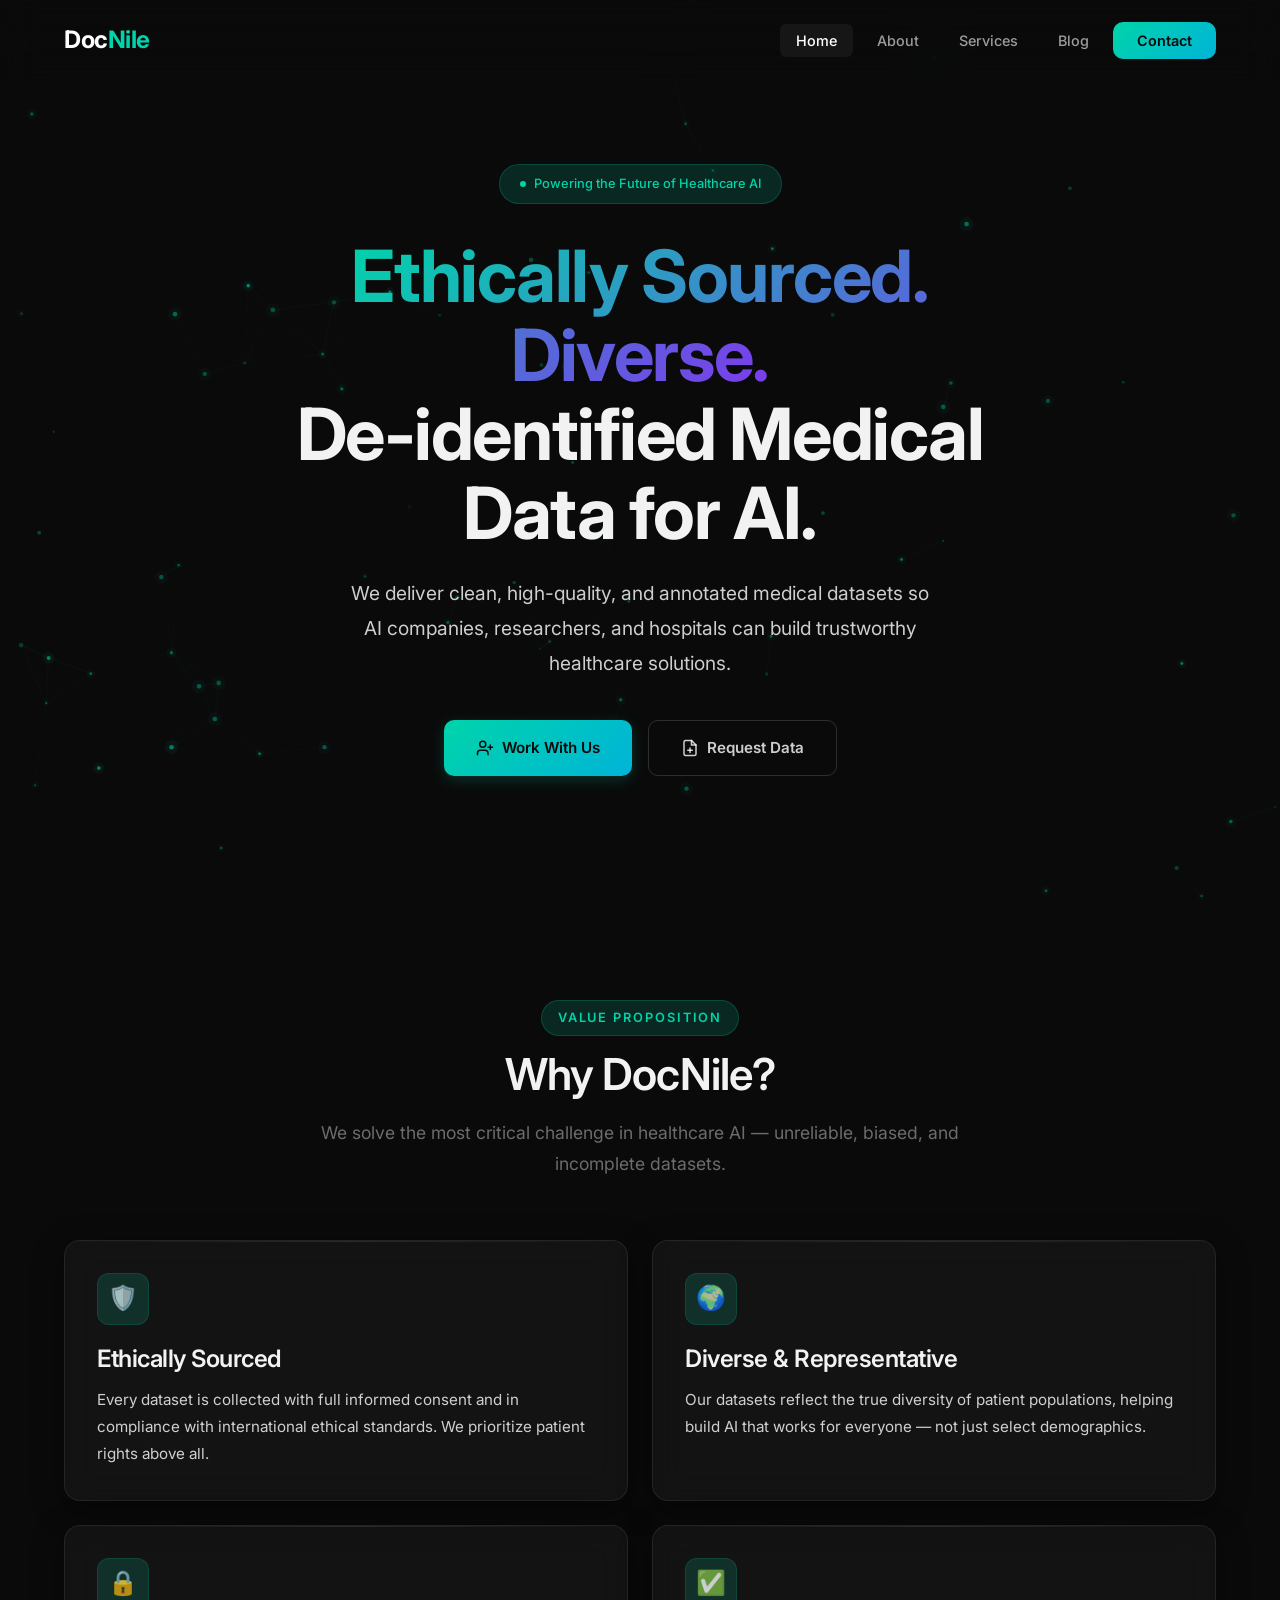
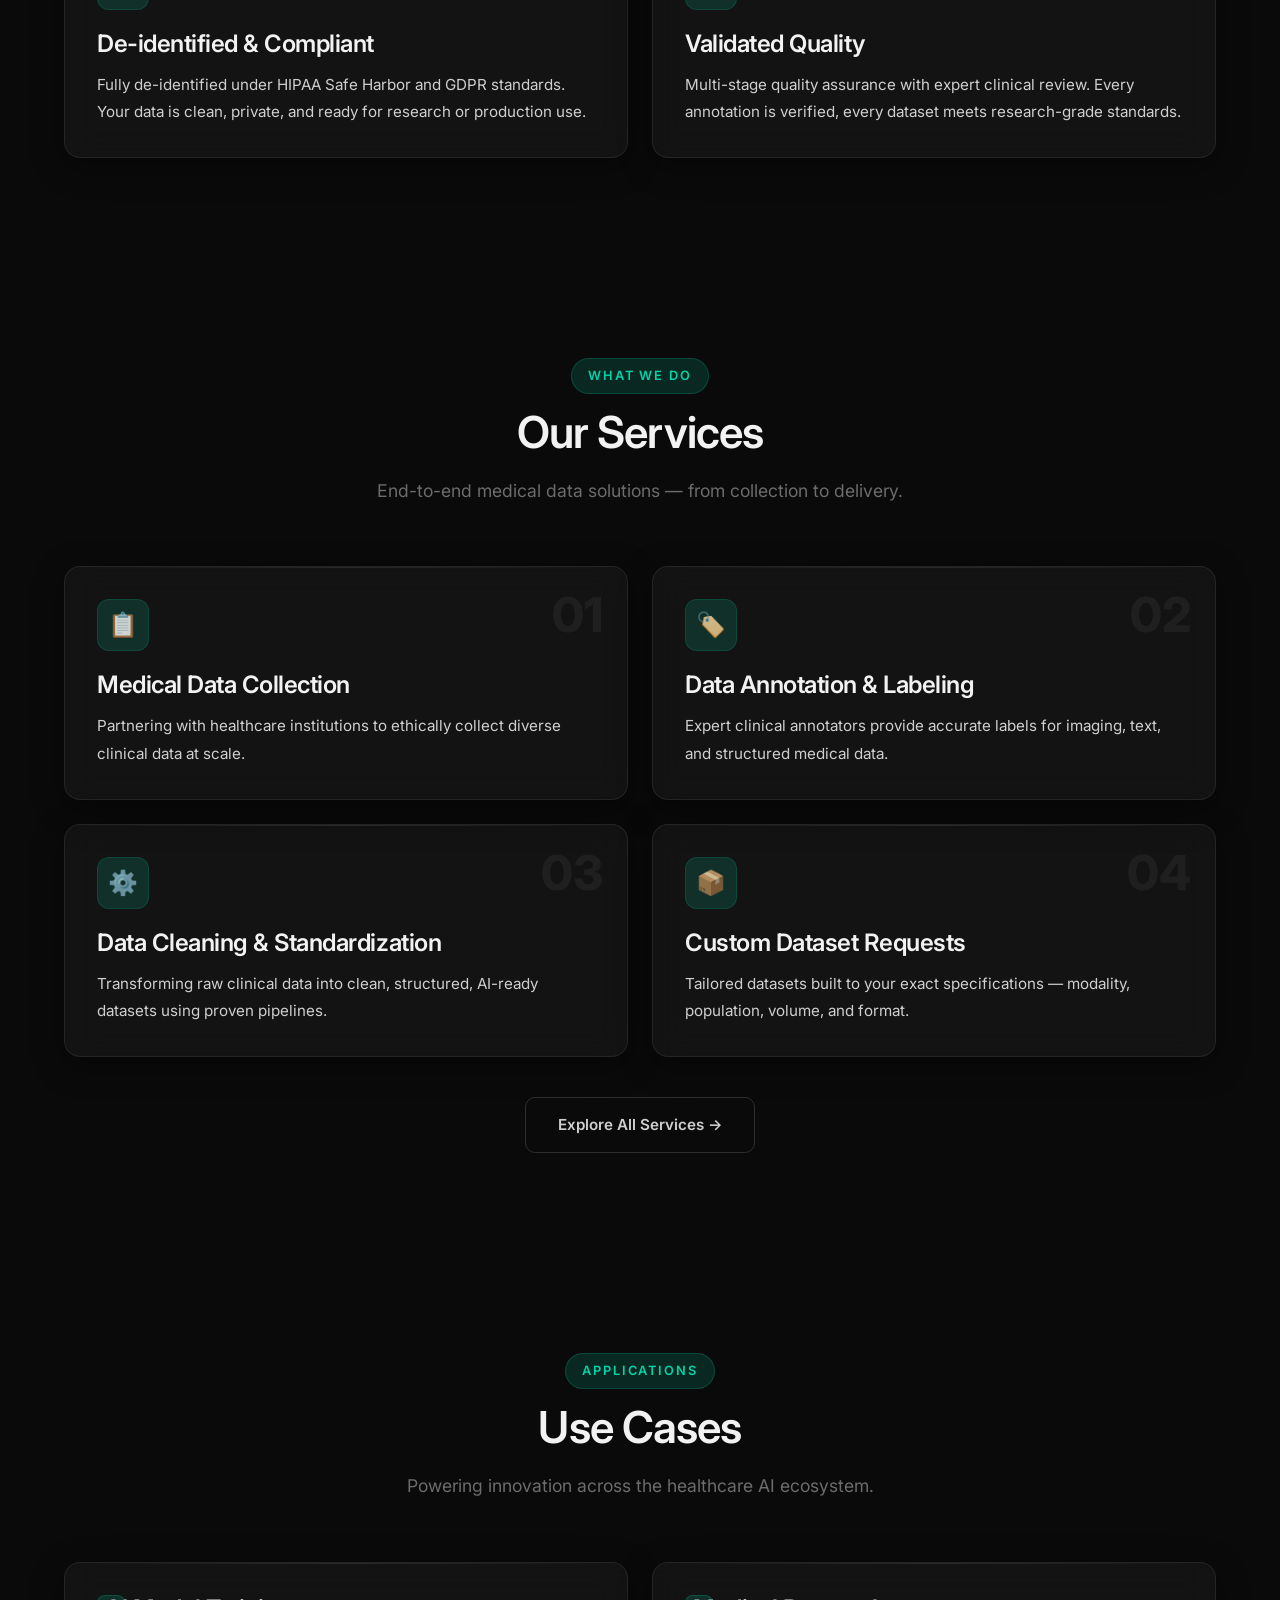
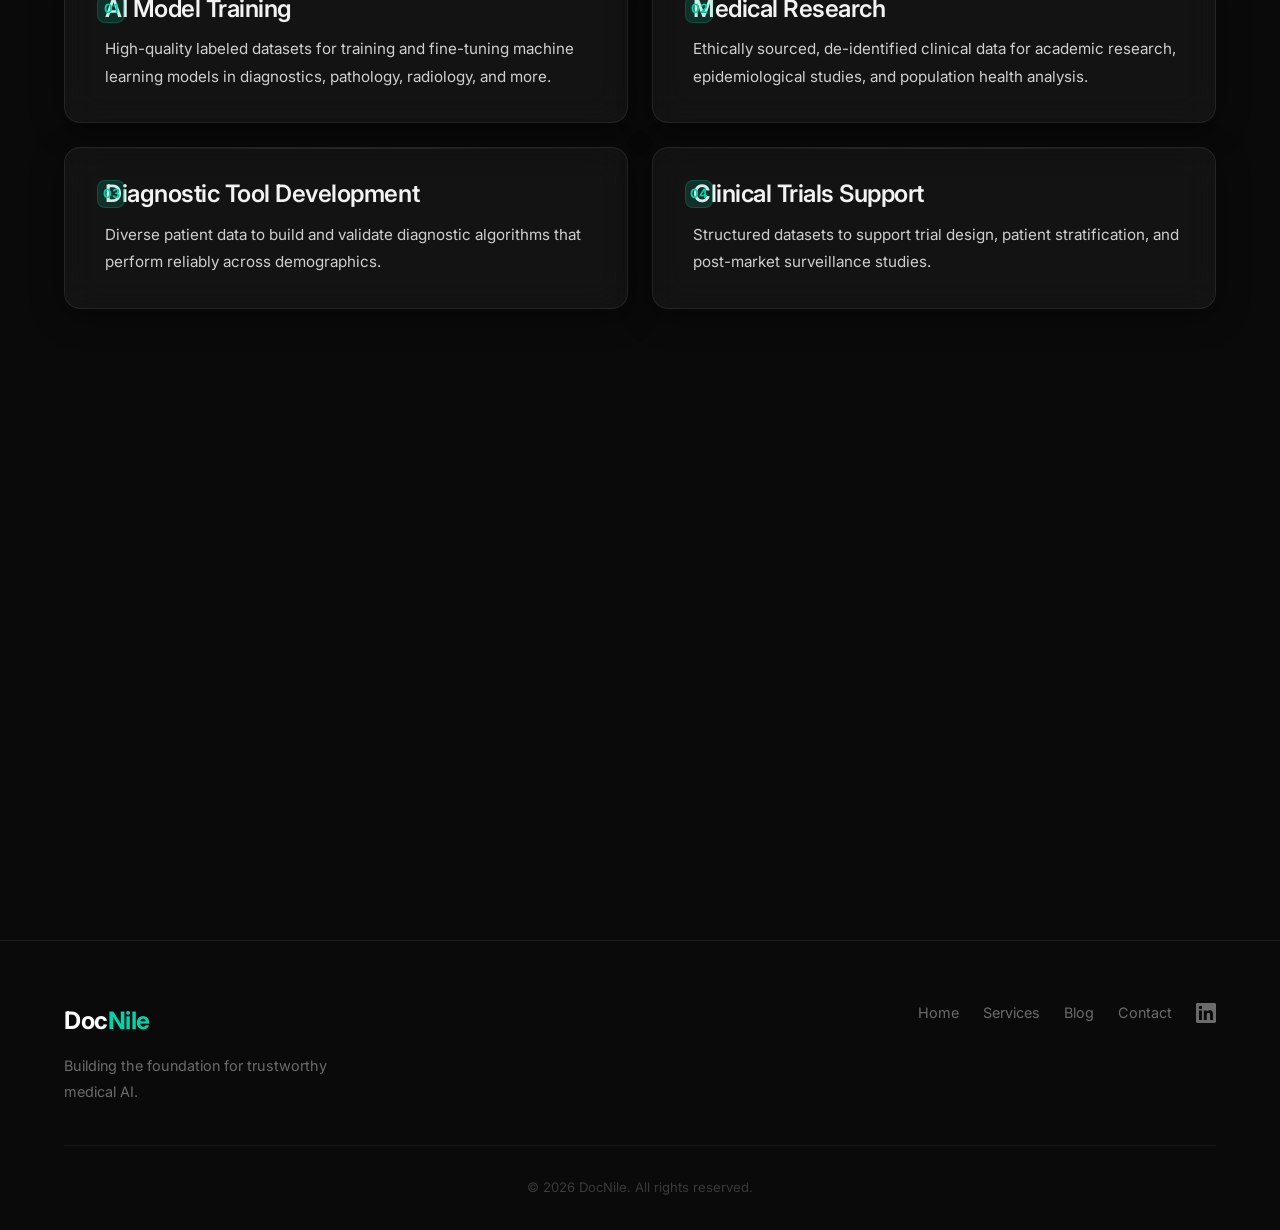
==== index.html @ c928e33b "first commit" ====
<!DOCTYPE html>
<html lang="en">

<head>
    <meta charset="UTF-8">
    <meta name="viewport" content="width=device-width, initial-scale=1.0">
    <meta name="description"
        content="DocNile – Ethically sourced, diverse, and de-identified medical data to power AI in healthcare. Clean, high-quality, annotated datasets for AI companies, researchers, and hospitals.">
    <meta name="keywords"
        content="medical data, healthcare AI, de-identified data, HIPAA, GDPR, ethical data, medical datasets">
    <title>DocNile — Ethical Medical Data for AI</title>
    <link rel="preconnect" href="https://fonts.googleapis.com">
    <link rel="preconnect" href="https://fonts.gstatic.com" crossorigin>
    <link href="https://fonts.googleapis.com/css2?family=Inter:wght@300;400;500;600;700&display=swap" rel="stylesheet">
    <link rel="stylesheet" href="css/styles.css">
</head>

<body>
    <!-- Particle Background -->
    <canvas id="particle-canvas"></canvas>

    <!-- Navigation -->
    <nav class="navbar">
        <div class="nav-container">
            <a href="index.html" class="logo">Doc<span>Nile</span></a>
            <button class="nav-toggle" aria-label="Toggle navigation">
                <span></span>
                <span></span>
                <span></span>
            </button>
            <ul class="nav-links">
                <li><a href="index.html" class="active">Home</a></li>
                <li><a href="about.html">About</a></li>
                <li><a href="services.html">Services</a></li>
                <li><a href="blog.html">Blog</a></li>
                <li><a href="contact.html" class="nav-cta">Contact</a></li>
            </ul>
        </div>
    </nav>

    <!-- ══════════════════════════════════════
         HERO SECTION
         ══════════════════════════════════════ -->
    <section class="hero">
        <div class="container">
            <div class="hero-content">
                <div class="hero-badge">Powering the Future of Healthcare AI</div>
                <h1 class="hero-tagline">
                    <span class="gradient-text">Ethically Sourced. Diverse.</span><br>
                    De-identified Medical Data for AI.
                </h1>
                <p class="hero-description">
                    We deliver clean, high-quality, and annotated medical datasets so AI companies, researchers,
                    and hospitals can build trustworthy healthcare solutions.
                </p>
                <div class="hero-ctas">
                    <a href="contact.html" class="btn btn-primary">
                        <svg viewBox="0 0 24 24" fill="none" stroke="currentColor" stroke-width="2"
                            stroke-linecap="round">
                            <path d="M16 21v-2a4 4 0 0 0-4-4H6a4 4 0 0 0-4 4v2" />
                            <circle cx="9" cy="7" r="4" />
                            <line x1="19" y1="8" x2="19" y2="14" />
                            <line x1="22" y1="11" x2="16" y2="11" />
                        </svg>
                        Work With Us
                    </a>
                    <a href="contact.html#request" class="btn btn-secondary">
                        <svg viewBox="0 0 24 24" fill="none" stroke="currentColor" stroke-width="2"
                            stroke-linecap="round">
                            <path d="M14 2H6a2 2 0 0 0-2 2v16a2 2 0 0 0 2 2h12a2 2 0 0 0 2-2V8z" />
                            <polyline points="14 2 14 8 20 8" />
                            <line x1="12" y1="18" x2="12" y2="12" />
                            <line x1="9" y1="15" x2="15" y2="15" />
                        </svg>
                        Request Data
                    </a>
                </div>
                <div class="hero-stats" style="display: none;">
                    <div class="stat-item">
                        <span class="stat-number" data-count="100" data-suffix="%">0%</span>
                        <span class="stat-label">De-identified</span>
                    </div>
                    <div class="stat-item">
                        <span class="stat-number" data-count="50" data-suffix="K+">0</span>
                        <span class="stat-label">Annotated Records</span>
                    </div>
                    <div class="stat-item">
                        <span class="stat-number" data-count="15" data-suffix="+">0</span>
                        <span class="stat-label">Partner Institutions</span>
                    </div>
                </div>
            </div>
        </div>
    </section>

    <!-- ══════════════════════════════════════
         WHY DOCNILE
         ══════════════════════════════════════ -->
    <section id="why" class="section">
        <div class="container">
            <div class="text-center">
                <span class="section-label reveal">Value Proposition</span>
                <h2 class="section-title reveal">Why DocNile?</h2>
                <p class="section-subtitle reveal">We solve the most critical challenge in healthcare AI — unreliable,
                    biased, and incomplete datasets.</p>
            </div>
            <div class="why-grid">
                <div class="glass-card why-card reveal reveal-delay-1">
                    <div class="card-icon">🛡️</div>
                    <h3>Ethically Sourced</h3>
                    <p>Every dataset is collected with full informed consent and in compliance with international
                        ethical standards. We prioritize patient rights above all.</p>
                </div>
                <div class="glass-card why-card reveal reveal-delay-2">
                    <div class="card-icon">🌍</div>
                    <h3>Diverse & Representative</h3>
                    <p>Our datasets reflect the true diversity of patient populations, helping build AI that works for
                        everyone — not just select demographics.</p>
                </div>
                <div class="glass-card why-card reveal reveal-delay-3">
                    <div class="card-icon">🔒</div>
                    <h3>De-identified & Compliant</h3>
                    <p>Fully de-identified under HIPAA Safe Harbor and GDPR standards. Your data is clean, private, and
                        ready for research or production use.</p>
                </div>
                <div class="glass-card why-card reveal reveal-delay-4">
                    <div class="card-icon">✅</div>
                    <h3>Validated Quality</h3>
                    <p>Multi-stage quality assurance with expert clinical review. Every annotation is verified, every
                        dataset meets research-grade standards.</p>
                </div>
            </div>
        </div>
    </section>

    <!-- ══════════════════════════════════════
         SERVICES OVERVIEW
         ══════════════════════════════════════ -->
    <section id="services" class="section">
        <div class="container">
            <div class="text-center">
                <span class="section-label reveal">What We Do</span>
                <h2 class="section-title reveal">Our Services</h2>
                <p class="section-subtitle reveal">End-to-end medical data solutions — from collection to delivery.</p>
            </div>
            <div class="services-grid">
                <div class="glass-card service-card reveal reveal-delay-1">
                    <span class="service-number">01</span>
                    <div class="card-icon">📋</div>
                    <h3>Medical Data Collection</h3>
                    <p>Partnering with healthcare institutions to ethically collect diverse clinical data at scale.</p>
                </div>
                <div class="glass-card service-card reveal reveal-delay-2">
                    <span class="service-number">02</span>
                    <div class="card-icon">🏷️</div>
                    <h3>Data Annotation & Labeling</h3>
                    <p>Expert clinical annotators provide accurate labels for imaging, text, and structured medical
                        data.</p>
                </div>
                <div class="glass-card service-card reveal reveal-delay-3">
                    <span class="service-number">03</span>
                    <div class="card-icon">⚙️</div>
                    <h3>Data Cleaning & Standardization</h3>
                    <p>Transforming raw clinical data into clean, structured, AI-ready datasets using proven pipelines.
                    </p>
                </div>
                <div class="glass-card service-card reveal reveal-delay-4">
                    <span class="service-number">04</span>
                    <div class="card-icon">📦</div>
                    <h3>Custom Dataset Requests</h3>
                    <p>Tailored datasets built to your exact specifications — modality, population, volume, and format.
                    </p>
                </div>
            </div>
            <div class="text-center" style="margin-top: 40px;">
                <a href="services.html" class="btn btn-secondary reveal">Explore All Services →</a>
            </div>
        </div>
    </section>

    <!-- ══════════════════════════════════════
         USE CASES
         ══════════════════════════════════════ -->
    <section id="use-cases" class="section">
        <div class="container">
            <div class="text-center">
                <span class="section-label reveal">Applications</span>
                <h2 class="section-title reveal">Use Cases</h2>
                <p class="section-subtitle reveal">Powering innovation across the healthcare AI ecosystem.</p>
            </div>
            <div class="use-cases-grid">
                <div class="glass-card use-case-card reveal reveal-delay-1">
                    <span class="use-case-number">01</span>
                    <h3>AI Model Training</h3>
                    <p>High-quality labeled datasets for training and fine-tuning machine learning models in
                        diagnostics, pathology, radiology, and more.</p>
                </div>
                <div class="glass-card use-case-card reveal reveal-delay-2">
                    <span class="use-case-number">02</span>
                    <h3>Medical Research</h3>
                    <p>Ethically sourced, de-identified clinical data for academic research, epidemiological studies,
                        and population health analysis.</p>
                </div>
                <div class="glass-card use-case-card reveal reveal-delay-3">
                    <span class="use-case-number">03</span>
                    <h3>Diagnostic Tool Development</h3>
                    <p>Diverse patient data to build and validate diagnostic algorithms that perform reliably across
                        demographics.</p>
                </div>
                <div class="glass-card use-case-card reveal reveal-delay-4">
                    <span class="use-case-number">04</span>
                    <h3>Clinical Trials Support</h3>
                    <p>Structured datasets to support trial design, patient stratification, and post-market surveillance
                        studies.</p>
                </div>
            </div>
        </div>
    </section>

    <!-- ══════════════════════════════════════
         CTA BANNER
         ══════════════════════════════════════ -->
    <section class="section cta-banner">
        <div class="container">
            <div class="cta-card reveal">
                <h2>Ready to Power Your AI<br>with Trustworthy Medical Data?</h2>
                <p>Let's discuss how DocNile can accelerate your healthcare AI initiatives with ethically sourced,
                    diverse datasets.</p>
                <div class="hero-ctas">
                    <a href="contact.html" class="btn btn-primary">Get Started</a>
                    <a href="about.html" class="btn btn-secondary">Learn More</a>
                </div>
            </div>
        </div>
    </section>

    <!-- Footer -->
    <footer class="footer">
        <div class="container">
            <div class="footer-content">
                <div class="footer-brand">
                    <span class="logo">Doc<span>Nile</span></span>
                    <p>Building the foundation for trustworthy medical AI.</p>
                </div>
                <div class="footer-links">
                    <a href="index.html">Home</a>
                    <a href="services.html">Services</a>
                    <a href="blog.html">Blog</a>
                    <a href="contact.html">Contact</a>
                    <a href="https://linkedin.com/company/docnile" target="_blank" rel="noopener" aria-label="LinkedIn">
                        <svg width="20" height="20" viewBox="0 0 24 24" fill="currentColor">
                            <path
                                d="M20.447 20.452h-3.554v-5.569c0-1.328-.027-3.037-1.852-3.037-1.853 0-2.136 1.445-2.136 2.939v5.667H9.351V9h3.414v1.561h.046c.477-.9 1.637-1.85 3.37-1.85 3.601 0 4.267 2.37 4.267 5.455v6.286zM5.337 7.433c-1.144 0-2.063-.926-2.063-2.065 0-1.138.92-2.063 2.063-2.063 1.14 0 2.064.925 2.064 2.063 0 1.139-.925 2.065-2.064 2.065zm1.782 13.019H3.555V9h3.564v11.452zM22.225 0H1.771C.792 0 0 .774 0 1.729v20.542C0 23.227.792 24 1.771 24h20.451C23.2 24 24 23.227 24 22.271V1.729C24 .774 23.2 0 22.222 0h.003z" />
                        </svg>
                    </a>
                </div>
            </div>
            <div class="footer-bottom">
                <p>&copy; 2026 DocNile. All rights reserved.</p>
            </div>
        </div>
    </footer>

    <!-- Scripts -->
    <script src="js/particles.js"></script>
    <script src="js/main.js"></script>
</body>

</html>
---- css/styles.css ----
/* ===================================
   DocNile - Premium Black Theme
   Glassmorphism + Particle Network
   =================================== */

/* CSS Variables */
:root {
    --bg-primary: #0a0a0a;
    --bg-secondary: #111111;
    --bg-tertiary: #1a1a1a;
    --accent: #00d4aa;
    --accent-dim: rgba(0, 212, 170, 0.15);
    --accent-glow: rgba(0, 212, 170, 0.4);
    --secondary: #7c3aed;
    --secondary-dim: rgba(124, 58, 237, 0.15);
    --white: #ffffff;
    --white-95: rgba(255, 255, 255, 0.95);
    --white-80: rgba(255, 255, 255, 0.8);
    --white-60: rgba(255, 255, 255, 0.6);
    --white-40: rgba(255, 255, 255, 0.4);
    --white-20: rgba(255, 255, 255, 0.2);
    --white-15: rgba(255, 255, 255, 0.15);
    --white-10: rgba(255, 255, 255, 0.1);
    --white-05: rgba(255, 255, 255, 0.05);
    --glass-bg: rgba(255, 255, 255, 0.04);
    --glass-border: rgba(255, 255, 255, 0.08);
    --glass-hover: rgba(255, 255, 255, 0.08);
    --gradient-accent: linear-gradient(135deg, #00d4aa, #00b4d8);
    --gradient-hero: linear-gradient(135deg, #00d4aa, #7c3aed);
    --gradient-dark: linear-gradient(180deg, #0a0a0a 0%, #111111 100%);
    --shadow-glass: 0 8px 32px rgba(0, 0, 0, 0.4);
    --shadow-hover: 0 16px 48px rgba(0, 0, 0, 0.6), 0 0 24px rgba(0, 212, 170, 0.08);
    --shadow-glow: 0 0 30px rgba(0, 212, 170, 0.15);
    --font-family: 'Inter', -apple-system, BlinkMacSystemFont, 'Segoe UI', sans-serif;
    --border-radius: 16px;
    --border-radius-sm: 10px;
    --border-radius-xs: 6px;
    --transition: all 0.3s cubic-bezier(0.4, 0, 0.2, 1);
    --transition-slow: all 0.6s cubic-bezier(0.4, 0, 0.2, 1);
}

/* Reset */
*, *::before, *::after {
    margin: 0;
    padding: 0;
    box-sizing: border-box;
}

html {
    scroll-behavior: smooth;
    -webkit-font-smoothing: antialiased;
    -moz-osx-font-smoothing: grayscale;
}

body {
    font-family: var(--font-family);
    background: var(--bg-primary);
    color: var(--white-80);
    line-height: 1.7;
    min-height: 100vh;
    overflow-x: hidden;
}

/* Particle Canvas */
#particle-canvas {
    position: fixed;
    top: 0;
    left: 0;
    width: 100%;
    height: 100%;
    z-index: 0;
    pointer-events: none;
}

/* Typography */
h1, h2, h3, h4, h5, h6 {
    font-weight: 600;
    line-height: 1.2;
    letter-spacing: -0.02em;
    color: var(--white-95);
}

h1 { font-size: clamp(2.5rem, 5vw, 4rem); }
h2 { font-size: clamp(1.75rem, 3.5vw, 2.75rem); }
h3 { font-size: clamp(1.125rem, 2vw, 1.5rem); }

p {
    color: var(--white-60);
    line-height: 1.8;
    font-size: 1.05rem;
}

a {
    color: var(--accent);
    text-decoration: none;
    transition: var(--transition);
}

a:hover {
    color: #33e0be;
}

img { max-width: 100%; display: block; }

ul { list-style: none; }

/* ===================================
   Layout
   =================================== */
.container {
    max-width: 1200px;
    margin: 0 auto;
    padding: 0 24px;
    position: relative;
    z-index: 1;
}

.section {
    padding: 100px 0;
    position: relative;
}

.section-label {
    display: inline-block;
    font-size: 0.8rem;
    font-weight: 600;
    text-transform: uppercase;
    letter-spacing: 0.15em;
    color: var(--accent);
    margin-bottom: 12px;
    padding: 6px 16px;
    background: var(--accent-dim);
    border-radius: 20px;
    border: 1px solid rgba(0, 212, 170, 0.2);
}

.section-title {
    text-align: center;
    margin-bottom: 16px;
}

.section-subtitle {
    text-align: center;
    max-width: 640px;
    margin: 0 auto 60px;
    color: var(--white-40);
    font-size: 1.1rem;
}

.text-center { text-align: center; }

/* ===================================
   Navbar
   =================================== */
.navbar {
    position: fixed;
    top: 0;
    left: 0;
    right: 0;
    z-index: 1000;
    padding: 20px 0;
    background: rgba(10, 10, 10, 0.4);
    backdrop-filter: blur(20px);
    -webkit-backdrop-filter: blur(20px);
    border-bottom: 1px solid transparent;
    transition: var(--transition);
}

.navbar.scrolled {
    padding: 14px 0;
    background: rgba(10, 10, 10, 0.92);
    border-bottom: 1px solid var(--glass-border);
}

.nav-container {
    max-width: 1200px;
    margin: 0 auto;
    padding: 0 24px;
    display: flex;
    align-items: center;
    justify-content: space-between;
}

.logo {
    font-size: 1.5rem;
    font-weight: 700;
    color: var(--white) !important;
    letter-spacing: -0.02em;
}

.logo span {
    color: var(--accent);
}

.nav-links {
    display: flex;
    list-style: none;
    gap: 8px;
    align-items: center;
}

.nav-links a {
    font-size: 0.9rem;
    font-weight: 500;
    color: var(--white-60);
    padding: 8px 16px;
    border-radius: var(--border-radius-xs);
    position: relative;
    transition: var(--transition);
}

.nav-links a:hover,
.nav-links a.active {
    color: var(--white);
    background: var(--white-05);
}

.nav-cta {
    background: var(--gradient-accent) !important;
    color: var(--bg-primary) !important;
    font-weight: 600 !important;
    padding: 10px 24px !important;
    border-radius: var(--border-radius-sm) !important;
}

.nav-cta:hover {
    box-shadow: var(--shadow-glow);
    transform: translateY(-1px);
}

/* Hamburger */
.nav-toggle {
    display: none;
    flex-direction: column;
    gap: 5px;
    background: none;
    border: none;
    cursor: pointer;
    padding: 4px;
    z-index: 1001;
}

.nav-toggle span {
    width: 24px;
    height: 2px;
    background: var(--white-80);
    border-radius: 2px;
    transition: var(--transition);
}

.nav-toggle.active span:nth-child(1) {
    transform: rotate(45deg) translate(5px, 5px);
}

.nav-toggle.active span:nth-child(2) {
    opacity: 0;
}

.nav-toggle.active span:nth-child(3) {
    transform: rotate(-45deg) translate(5px, -5px);
}

/* ===================================
   Hero Section
   =================================== */
.hero {
    min-height: 100vh;
    display: flex;
    align-items: center;
    justify-content: center;
    text-align: center;
    padding: 120px 0 80px;
    position: relative;
}

.hero-content {
    position: relative;
    z-index: 1;
    max-width: 800px;
    margin: 0 auto;
}

.hero-badge {
    display: inline-flex;
    align-items: center;
    gap: 8px;
    font-size: 0.8rem;
    font-weight: 500;
    color: var(--accent);
    padding: 8px 20px;
    background: var(--accent-dim);
    border: 1px solid rgba(0, 212, 170, 0.2);
    border-radius: 24px;
    margin-bottom: 32px;
    animation: fadeInDown 0.8s ease;
}

.hero-badge::before {
    content: '';
    width: 6px;
    height: 6px;
    background: var(--accent);
    border-radius: 50%;
    animation: pulse-dot 2s ease-in-out infinite;
}

.hero-tagline {
    font-size: clamp(2.5rem, 6vw, 4.5rem);
    font-weight: 700;
    line-height: 1.1;
    margin-bottom: 24px;
    animation: fadeInUp 0.8s ease 0.2s both;
}

.hero-tagline .gradient-text {
    background: var(--gradient-hero);
    -webkit-background-clip: text;
    -webkit-text-fill-color: transparent;
    background-clip: text;
}

.hero-description {
    font-size: 1.2rem;
    color: var(--white-50);
    max-width: 600px;
    margin: 0 auto 40px;
    animation: fadeInUp 0.8s ease 0.4s both;
}

.hero-ctas {
    display: flex;
    gap: 16px;
    justify-content: center;
    flex-wrap: wrap;
    animation: fadeInUp 0.8s ease 0.6s both;
}

.hero-stats {
    display: flex;
    gap: 48px;
    justify-content: center;
    margin-top: 64px;
    animation: fadeInUp 0.8s ease 0.8s both;
}

.stat-item {
    text-align: center;
}

.stat-number {
    font-size: 2rem;
    font-weight: 700;
    color: var(--accent);
    display: block;
    line-height: 1;
    margin-bottom: 4px;
}

.stat-label {
    font-size: 0.8rem;
    color: var(--white-40);
    text-transform: uppercase;
    letter-spacing: 0.08em;
}

/* ===================================
   Buttons
   =================================== */
.btn {
    display: inline-flex;
    align-items: center;
    justify-content: center;
    gap: 8px;
    padding: 14px 32px;
    font-size: 0.95rem;
    font-weight: 600;
    border-radius: var(--border-radius-sm);
    transition: var(--transition);
    cursor: pointer;
    border: none;
    font-family: var(--font-family);
    text-decoration: none;
    position: relative;
    overflow: hidden;
}

.btn-primary {
    background: var(--gradient-accent);
    color: var(--bg-primary);
    box-shadow: 0 4px 15px rgba(0, 212, 170, 0.2);
}

.btn-primary:hover {
    transform: translateY(-2px);
    box-shadow: 0 8px 30px rgba(0, 212, 170, 0.35);
    color: var(--bg-primary);
}

.btn-secondary {
    background: transparent;
    color: var(--white-80);
    border: 1px solid var(--white-15);
}

.btn-secondary:hover {
    background: var(--white-05);
    border-color: var(--white-30);
    color: var(--white);
    transform: translateY(-2px);
}

.btn-full {
    width: 100%;
}

.btn svg {
    width: 18px;
    height: 18px;
}

/* ===================================
   Glass Cards
   =================================== */
.glass-card {
    background: var(--glass-bg);
    backdrop-filter: blur(16px);
    -webkit-backdrop-filter: blur(16px);
    border-radius: var(--border-radius);
    border: 1px solid var(--glass-border);
    padding: 32px;
    box-shadow: var(--shadow-glass);
    transition: var(--transition);
    position: relative;
    overflow: hidden;
}

.glass-card::before {
    content: '';
    position: absolute;
    top: 0;
    left: 0;
    right: 0;
    height: 1px;
    background: linear-gradient(90deg, transparent, var(--white-10), transparent);
}

.glass-card:hover {
    background: var(--glass-hover);
    transform: translateY(-4px);
    box-shadow: var(--shadow-hover);
    border-color: var(--white-15);
}

.glass-card h3 {
    color: var(--white-95);
    margin-bottom: 12px;
}

.glass-card p {
    color: var(--white-50);
    font-size: 0.95rem;
}

.card-icon {
    width: 52px;
    height: 52px;
    border-radius: 12px;
    display: flex;
    align-items: center;
    justify-content: center;
    font-size: 1.5rem;
    margin-bottom: 20px;
    background: var(--accent-dim);
    border: 1px solid rgba(0, 212, 170, 0.15);
}

/* ===================================
   Grid Layouts
   =================================== */
.grid-2 {
    display: grid;
    grid-template-columns: repeat(2, 1fr);
    gap: 24px;
}

.grid-3 {
    display: grid;
    grid-template-columns: repeat(3, 1fr);
    gap: 24px;
}

.grid-4 {
    display: grid;
    grid-template-columns: repeat(4, 1fr);
    gap: 24px;
}

/* ===================================
   Why DocNile Section
   =================================== */
.why-grid {
    display: grid;
    grid-template-columns: repeat(2, 1fr);
    gap: 24px;
}

.why-card .card-icon {
    transition: var(--transition);
}

.why-card:hover .card-icon {
    box-shadow: 0 0 20px rgba(0, 212, 170, 0.2);
}

/* ===================================
   Services Section
   =================================== */
.services-grid {
    display: grid;
    grid-template-columns: repeat(2, 1fr);
    gap: 24px;
}

.service-card {
    position: relative;
}

.service-card .service-number {
    position: absolute;
    top: 24px;
    right: 24px;
    font-size: 3rem;
    font-weight: 800;
    color: var(--white-05);
    line-height: 1;
}

.service-features {
    list-style: none;
    margin-top: 16px;
    display: flex;
    flex-direction: column;
    gap: 8px;
}

.service-features li {
    font-size: 0.9rem;
    color: var(--white-40);
    padding-left: 20px;
    position: relative;
}

.service-features li::before {
    content: '→';
    position: absolute;
    left: 0;
    color: var(--accent);
    font-size: 0.8rem;
}

/* ===================================
   Use Cases Section
   =================================== */
.use-cases-grid {
    display: grid;
    grid-template-columns: repeat(2, 1fr);
    gap: 24px;
}

.use-case-card {
    padding-left: 40px;
    position: relative;
}

.use-case-number {
    position: absolute;
    top: 32px;
    left: 32px;
    width: 28px;
    height: 28px;
    display: flex;
    align-items: center;
    justify-content: center;
    font-size: 0.8rem;
    font-weight: 700;
    color: var(--accent);
    background: var(--accent-dim);
    border-radius: 8px;
    border: 1px solid rgba(0, 212, 170, 0.2);
}

/* ===================================
   CTA Banner
   =================================== */
.cta-banner {
    text-align: center;
    padding: 80px 0;
}

.cta-card {
    background: linear-gradient(135deg, rgba(0, 212, 170, 0.08), rgba(124, 58, 237, 0.08));
    border: 1px solid rgba(0, 212, 170, 0.15);
    padding: 64px 48px;
    border-radius: var(--border-radius);
    position: relative;
    overflow: hidden;
}

.cta-card::before {
    content: '';
    position: absolute;
    top: -50%;
    left: -50%;
    width: 200%;
    height: 200%;
    background: radial-gradient(circle at center, rgba(0, 212, 170, 0.03), transparent 60%);
    animation: rotate-glow 20s linear infinite;
    pointer-events: none;
}

.cta-card h2 {
    margin-bottom: 16px;
}

.cta-card p {
    margin-bottom: 32px;
    font-size: 1.1rem;
}

/* ===================================
   Page Hero (About, Services, Blog, Contact)
   =================================== */
.page-hero {
    min-height: 45vh;
    display: flex;
    align-items: center;
    justify-content: center;
    text-align: center;
    padding: 140px 0 60px;
    position: relative;
}

.page-hero h1 {
    margin-bottom: 16px;
}

.page-subtitle {
    font-size: 1.2rem;
    color: var(--white-40);
    max-width: 600px;
    margin: 0 auto;
}

/* ===================================
   About Page
   =================================== */
.mvv-grid {
    display: grid;
    grid-template-columns: repeat(3, 1fr);
    gap: 24px;
}

.mvv-card h2 {
    font-size: 1.5rem;
    margin-bottom: 16px;
    color: var(--accent);
}

.values-list {
    list-style: none;
    display: flex;
    flex-direction: column;
    gap: 12px;
}

.values-list li {
    font-size: 0.95rem;
    color: var(--white-60);
    padding-left: 20px;
    position: relative;
}

.values-list li::before {
    content: '';
    position: absolute;
    left: 0;
    top: 8px;
    width: 8px;
    height: 8px;
    border-radius: 50%;
    background: var(--accent);
}

.values-list li strong {
    color: var(--white-80);
}

/* Story */
.story-content {
    max-width: 800px;
    margin: 0 auto;
}

.story-content h2 {
    margin-bottom: 24px;
    color: var(--accent);
}

.story-text p {
    margin-bottom: 20px;
    font-size: 1.05rem;
    line-height: 1.8;
}

.story-text p:last-child {
    margin-bottom: 0;
}

/* Timeline */
.timeline {
    display: grid;
    grid-template-columns: repeat(auto-fit, minmax(250px, 1fr));
    gap: 24px;
}

.timeline-item {
    position: relative;
    padding-top: 12px;
}

.timeline-year {
    font-size: 0.8rem;
    font-weight: 700;
    color: var(--accent);
    text-transform: uppercase;
    letter-spacing: 0.1em;
    display: block;
    margin-bottom: 12px;
}

.timeline-item h3 {
    margin-bottom: 8px;
}

/* ===================================
   Services Detail Page
   =================================== */
.services-detail-grid {
    display: flex;
    flex-direction: column;
    gap: 32px;
}

.service-detail-card {
    display: grid;
    grid-template-columns: auto 1fr;
    gap: 32px;
    align-items: start;
}

.service-detail-card .card-icon {
    width: 64px;
    height: 64px;
    font-size: 1.8rem;
    flex-shrink: 0;
    margin-bottom: 0;
}

.service-detail-content h3 {
    margin-bottom: 12px;
    font-size: 1.3rem;
}

.service-detail-content p {
    margin-bottom: 16px;
}

.service-detail-features {
    list-style: none;
    display: grid;
    grid-template-columns: repeat(2, 1fr);
    gap: 8px;
}

.service-detail-features li {
    font-size: 0.88rem;
    color: var(--white-40);
    padding-left: 18px;
    position: relative;
}

.service-detail-features li::before {
    content: '✓';
    position: absolute;
    left: 0;
    color: var(--accent);
    font-size: 0.75rem;
}

/* ===================================
   Blog Page
   =================================== */
.blog-grid {
    display: grid;
    grid-template-columns: repeat(3, 1fr);
    gap: 24px;
}

.blog-card {
    display: flex;
    flex-direction: column;
}

.blog-card-image {
    width: 100%;
    height: 200px;
    background: var(--bg-tertiary);
    border-radius: var(--border-radius-sm) var(--border-radius-sm) 0 0;
    display: flex;
    align-items: center;
    justify-content: center;
    font-size: 2.5rem;
    margin: -32px -32px 24px -32px;
    width: calc(100% + 64px);
    border-bottom: 1px solid var(--glass-border);
}

.blog-tag {
    display: inline-block;
    font-size: 0.72rem;
    font-weight: 600;
    text-transform: uppercase;
    letter-spacing: 0.1em;
    color: var(--accent);
    padding: 4px 12px;
    background: var(--accent-dim);
    border-radius: 4px;
    margin-bottom: 12px;
    border: 1px solid rgba(0, 212, 170, 0.15);
}

.blog-card h3 {
    font-size: 1.15rem;
    margin-bottom: 10px;
    line-height: 1.4;
}

.blog-card h3 a {
    color: var(--white-95);
}

.blog-card h3 a:hover {
    color: var(--accent);
}

.blog-excerpt {
    flex: 1;
    font-size: 0.9rem;
    color: var(--white-40);
    margin-bottom: 16px;
    line-height: 1.6;
}

.blog-meta {
    font-size: 0.8rem;
    color: var(--white-20);
    padding-top: 12px;
    border-top: 1px solid var(--glass-border);
}

.read-more {
    font-size: 0.85rem;
    font-weight: 600;
    color: var(--accent);
    display: inline-flex;
    align-items: center;
    gap: 6px;
}

.read-more:hover {
    gap: 10px;
}

.read-more::after {
    content: '→';
    transition: var(--transition);
}

/* ===================================
   Contact Page
   =================================== */
.contact-grid {
    display: grid;
    grid-template-columns: 1.2fr 0.8fr;
    gap: 32px;
    align-items: start;
}

.contact-form {
    display: flex;
    flex-direction: column;
    gap: 20px;
}

.form-row {
    display: grid;
    grid-template-columns: 1fr 1fr;
    gap: 20px;
}

.form-group {
    display: flex;
    flex-direction: column;
    gap: 8px;
}

.form-group label {
    font-size: 0.85rem;
    font-weight: 500;
    color: var(--white-60);
}

.form-group input,
.form-group select,
.form-group textarea {
    background: var(--white-05);
    border: 1px solid var(--glass-border);
    border-radius: var(--border-radius-sm);
    padding: 14px 16px;
    font-size: 1rem;
    font-family: var(--font-family);
    color: var(--white);
    transition: var(--transition);
    outline: none;
}

.form-group input::placeholder,
.form-group textarea::placeholder {
    color: var(--white-20);
}

.form-group input:focus,
.form-group select:focus,
.form-group textarea:focus {
    border-color: var(--accent);
    background: rgba(0, 212, 170, 0.03);
    box-shadow: 0 0 0 3px rgba(0, 212, 170, 0.08);
}

.form-group select {
    appearance: none;
    cursor: pointer;
    background-image: url("data:image/svg+xml,%3Csvg xmlns='http://www.w3.org/2000/svg' width='12' height='8' viewBox='0 0 12 8'%3E%3Cpath fill='%23ffffff' fill-opacity='0.4' d='M6 8L0 0h12z'/%3E%3C/svg%3E");
    background-repeat: no-repeat;
    background-position: right 16px center;
}

.form-group select option {
    background: var(--bg-secondary);
    color: var(--white);
}

.form-group textarea {
    resize: vertical;
    min-height: 120px;
}

.form-intro {
    font-size: 0.95rem;
    color: var(--white-40);
    margin-bottom: 8px;
}

/* Contact Info Cards */
.contact-info {
    display: flex;
    flex-direction: column;
    gap: 20px;
}

.info-card h3 {
    margin-bottom: 16px;
    font-size: 1.1rem;
}

.info-item {
    margin-bottom: 16px;
}

.info-item:last-child {
    margin-bottom: 0;
}

.info-label {
    font-size: 0.72rem;
    font-weight: 600;
    color: var(--white-40);
    margin-bottom: 4px;
    text-transform: uppercase;
    letter-spacing: 0.08em;
    display: block;
}

.info-item a {
    font-weight: 500;
}

/* ===================================
   Footer
   =================================== */
.footer {
    padding: 60px 0 30px;
    border-top: 1px solid var(--glass-border);
    position: relative;
    z-index: 1;
    background: rgba(10, 10, 10, 0.8);
}

.footer-content {
    display: flex;
    justify-content: space-between;
    align-items: flex-start;
    margin-bottom: 40px;
    gap: 24px;
}

.footer-brand {
    max-width: 300px;
}

.footer-brand .logo {
    display: inline-block;
    margin-bottom: 12px;
}

.footer-brand p {
    font-size: 0.9rem;
    color: var(--white-40);
}

.footer-links {
    display: flex;
    gap: 24px;
    align-items: center;
    flex-wrap: wrap;
}

.footer-links a {
    font-size: 0.9rem;
    color: var(--white-40);
    transition: var(--transition);
}

.footer-links a:hover {
    color: var(--white);
}

.footer-links svg {
    display: block;
}

.footer-bottom {
    text-align: center;
    padding-top: 30px;
    border-top: 1px solid var(--white-05);
}

.footer-bottom p {
    font-size: 0.82rem;
    color: var(--white-20);
}

/* ===================================
   Scroll Reveal Animation
   =================================== */
.reveal {
    opacity: 0;
    transform: translateY(30px);
    transition: opacity 0.7s ease, transform 0.7s ease;
}

.reveal.visible {
    opacity: 1;
    transform: translateY(0);
}

.reveal-delay-1 { transition-delay: 0.1s; }
.reveal-delay-2 { transition-delay: 0.2s; }
.reveal-delay-3 { transition-delay: 0.3s; }
.reveal-delay-4 { transition-delay: 0.4s; }

/* ===================================
   Keyframe Animations
   =================================== */
@keyframes fadeInUp {
    from {
        opacity: 0;
        transform: translateY(24px);
    }
    to {
        opacity: 1;
        transform: translateY(0);
    }
}

@keyframes fadeInDown {
    from {
        opacity: 0;
        transform: translateY(-16px);
    }
    to {
        opacity: 1;
        transform: translateY(0);
    }
}

@keyframes pulse-dot {
    0%, 100% { transform: scale(1); opacity: 1; }
    50% { transform: scale(1.5); opacity: 0.5; }
}

@keyframes rotate-glow {
    from { transform: rotate(0deg); }
    to { transform: rotate(360deg); }
}

@keyframes float {
    0%, 100% { transform: translateY(0); }
    50% { transform: translateY(-10px); }
}

@keyframes gradient-shift {
    0% { background-position: 0% 50%; }
    50% { background-position: 100% 50%; }
    100% { background-position: 0% 50%; }
}

/* ===================================
   Reduced Motion
   =================================== */
@media (prefers-reduced-motion: reduce) {
    *, *::before, *::after {
        animation-duration: 0.01ms !important;
        animation-iteration-count: 1 !important;
        transition-duration: 0.01ms !important;
    }

    html {
        scroll-behavior: auto;
    }

    #particle-canvas {
        display: none;
    }

    .reveal {
        opacity: 1;
        transform: none;
    }
}

/* ===================================
   Responsive — Tablet
   =================================== */
@media (max-width: 1024px) {
    .grid-4 {
        grid-template-columns: repeat(2, 1fr);
    }

    .hero-stats {
        gap: 32px;
    }
}

@media (max-width: 768px) {
    /* Navigation */
    .nav-toggle {
        display: flex;
    }

    .nav-links {
        position: fixed;
        top: 0;
        left: 0;
        right: 0;
        bottom: 0;
        flex-direction: column;
        justify-content: center;
        gap: 8px;
        background: rgba(10, 10, 10, 0.98);
        backdrop-filter: blur(24px);
        opacity: 0;
        visibility: hidden;
        transition: var(--transition);
        padding: 24px;
    }

    .nav-links.active {
        opacity: 1;
        visibility: visible;
    }

    .nav-links a {
        font-size: 1.2rem;
        padding: 14px 24px;
        text-align: center;
    }

    /* Grids */
    .grid-2, .grid-3, .grid-4,
    .why-grid, .services-grid, .use-cases-grid,
    .blog-grid, .mvv-grid {
        grid-template-columns: 1fr;
    }

    .contact-grid {
        grid-template-columns: 1fr;
    }

    .form-row {
        grid-template-columns: 1fr;
    }

    .service-detail-card {
        grid-template-columns: 1fr;
    }

    .service-detail-features {
        grid-template-columns: 1fr;
    }

    /* Hero */
    .hero {
        min-height: auto;
        padding: 140px 0 60px;
    }

    .hero-tagline {
        font-size: clamp(2rem, 8vw, 3rem);
    }

    .hero-stats {
        flex-direction: column;
        gap: 20px;
    }

    .hero-description {
        font-size: 1rem;
    }

    /* Footer */
    .footer-content {
        flex-direction: column;
        align-items: center;
        text-align: center;
    }

    .footer-brand {
        max-width: 100%;
    }

    .footer-links {
        justify-content: center;
    }

    /* Section */
    .section {
        padding: 60px 0;
    }

    .page-hero {
        min-height: auto;
        padding: 120px 0 40px;
    }

    .timeline {
        grid-template-columns: 1fr;
    }
}

/* ===================================
   Responsive — Mobile
   =================================== */
@media (max-width: 480px) {
    .container {
        padding: 0 16px;
    }

    .glass-card {
        padding: 24px;
    }

    .hero-tagline {
        font-size: 1.8rem;
    }

    .cta-card {
        padding: 40px 24px;
    }

    .blog-card-image {
        margin: -24px -24px 20px -24px;
        width: calc(100% + 48px);
        height: 160px;
    }
}
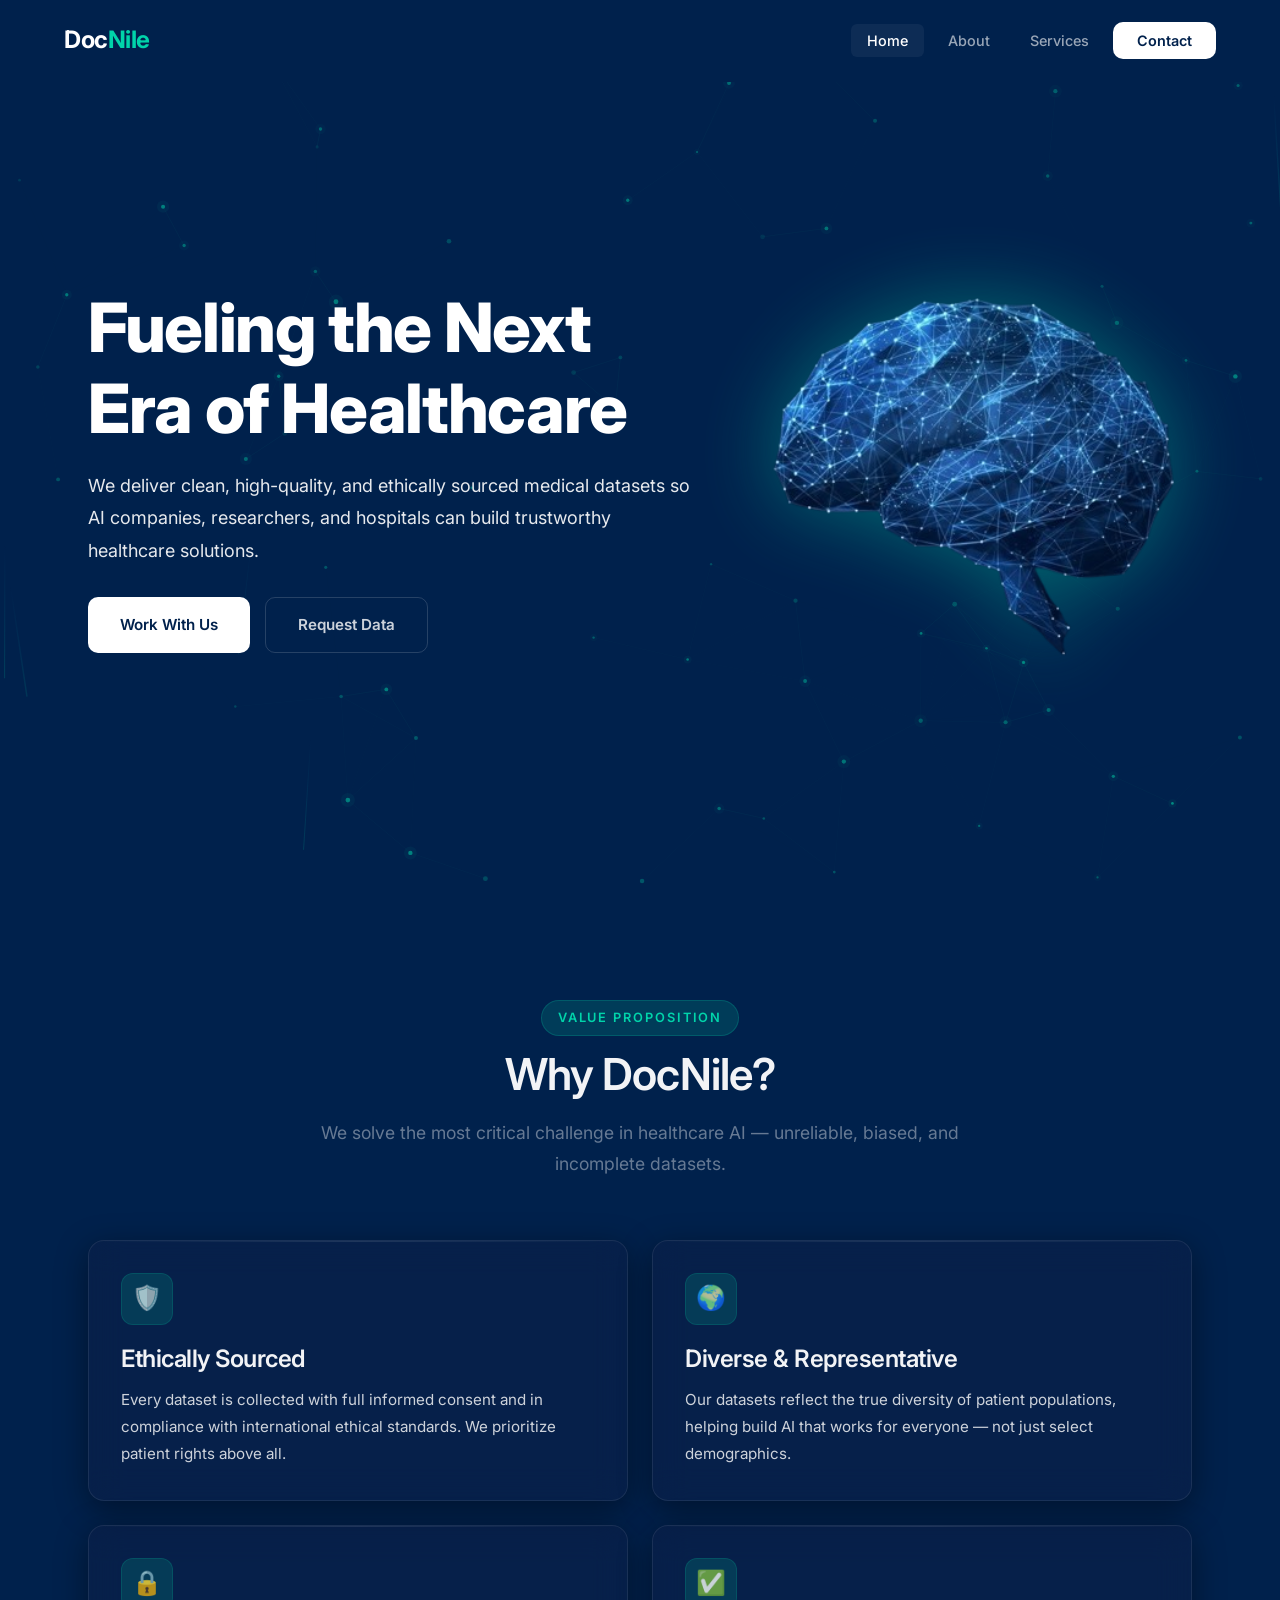
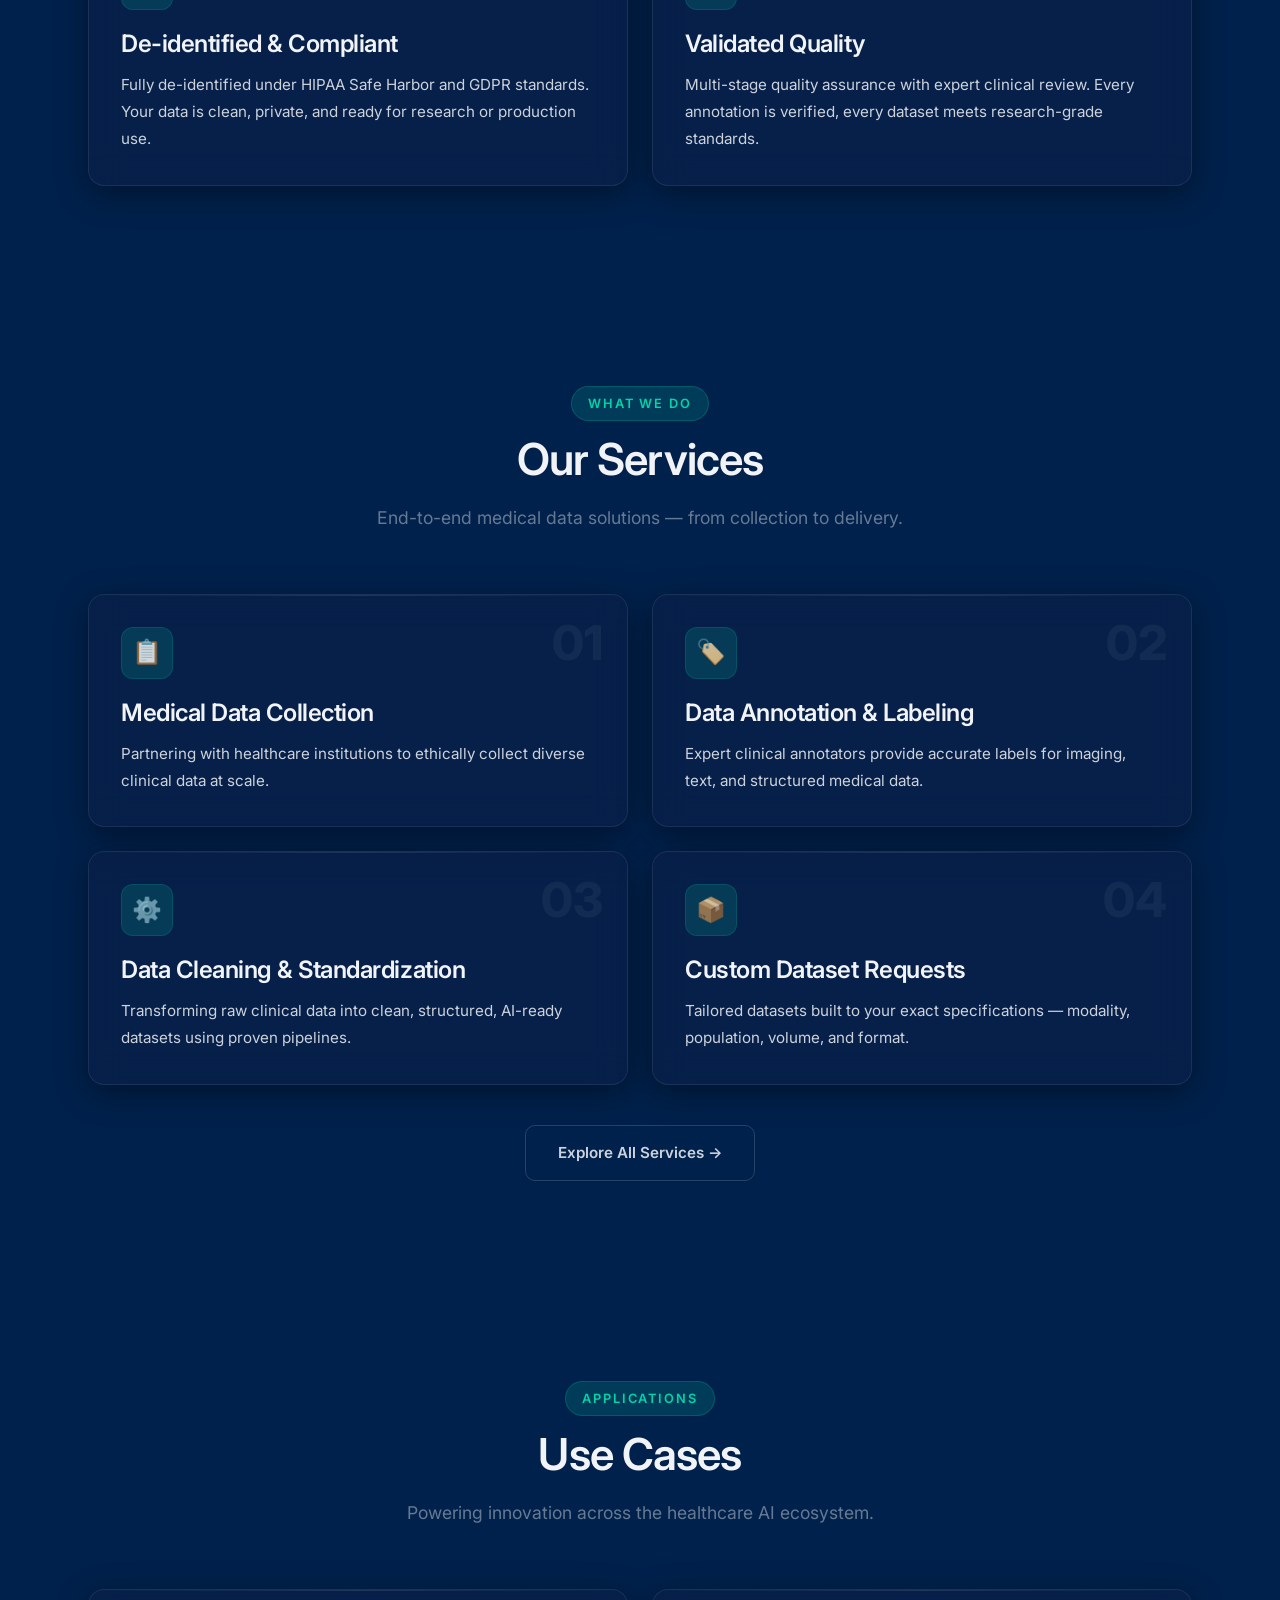
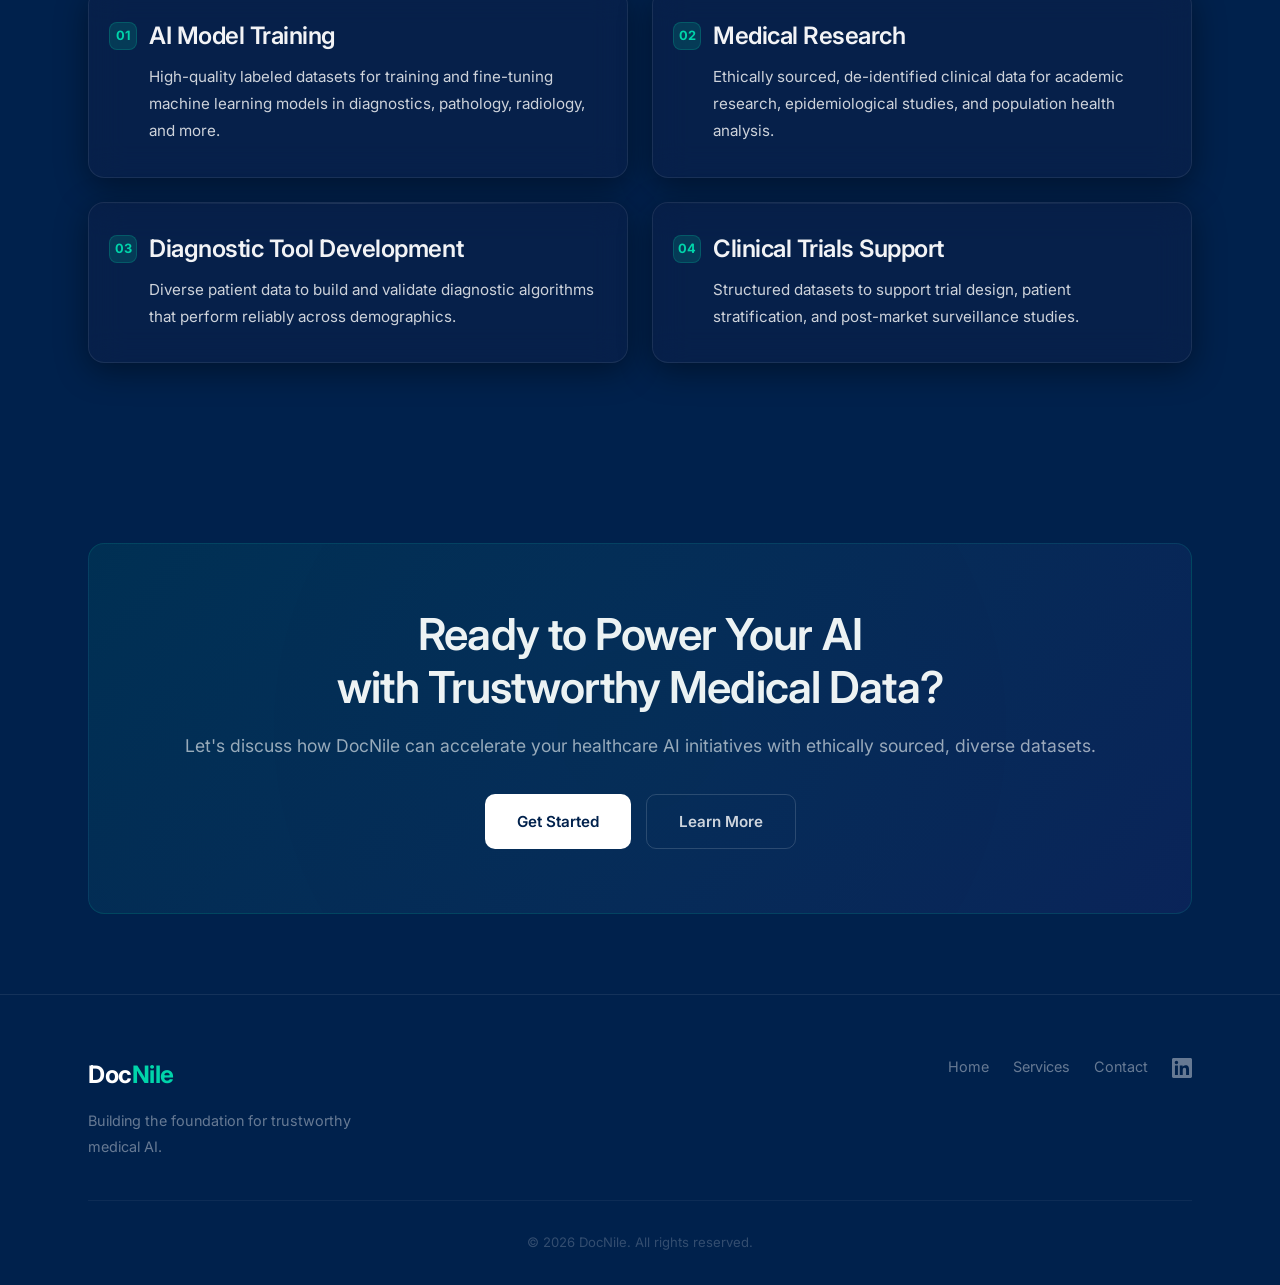
==== commit 4c701aec: "update app" ====
--- a/index.html
+++ b/index.html
@@ -32,7 +32,7 @@
                 <li><a href="index.html" class="active">Home</a></li>
                 <li><a href="about.html">About</a></li>
                 <li><a href="services.html">Services</a></li>
-                <li><a href="blog.html">Blog</a></li>
+                <!-- <li><a href="blog.html">Blog</a></li> -->
                 <li><a href="contact.html" class="nav-cta">Contact</a></li>
             </ul>
         </div>
@@ -41,14 +41,17 @@
     <!-- ══════════════════════════════════════
          HERO SECTION
          ══════════════════════════════════════ -->
-    <section class="hero">
+    <!-- <section class="hero">
         <div class="container">
             <div class="hero-content">
-                <div class="hero-badge">Powering the Future of Healthcare AI</div>
-                <h1 class="hero-tagline">
+                <div class="hero-badge" style="display: none;">Powering the Future of Healthcare AI</div>
+                <h1 class="hero-tagline" style="display: none;">
                     <span class="gradient-text">Ethically Sourced. Diverse.</span><br>
                     De-identified Medical Data for AI.
                 </h1>
+                <h1 class="hero-tagline">
+                    <span class="gradient-text">fueling the next era of healthcare</span>
+                </h1
                 <p class="hero-description">
                     We deliver clean, high-quality, and annotated medical datasets so AI companies, researchers,
                     and hospitals can build trustworthy healthcare solutions.
@@ -91,8 +94,40 @@
                 </div>
             </div>
         </div>
-    </section>
-
+    </section> -->
+
+    <!-- HERO -->
+    <section class="hero">
+        <div class="container">
+
+            <div class="hero-flex">
+
+                <!-- TEXT -->
+                <div class="hero-text">
+                    <h1 class="hero-tagline">
+                        Fueling the Next Era of Healthcare
+                    </h1>
+
+                    <p class="hero-description">
+                        We deliver clean, high-quality, and ethically sourced medical datasets so AI companies, researchers,
+                        and hospitals can build trustworthy healthcare solutions.
+                    </p>
+
+                    <div class="hero-ctas">
+                        <a href="#" class="btn btn-primary">Work With Us</a>
+                        <a href="#" class="btn btn-secondary">Request Data</a>
+                    </div>
+                </div>
+
+                <!-- IMAGE -->
+                <div class="hero-image" id="brain">
+                    <img src="image-removebg-preview.png" alt="AI Brain">
+                </div>
+
+            </div>
+
+        </div>
+    </section>
     <!-- ══════════════════════════════════════
          WHY DOCNILE
          ══════════════════════════════════════ -->
@@ -245,9 +280,9 @@
                 <div class="footer-links">
                     <a href="index.html">Home</a>
                     <a href="services.html">Services</a>
-                    <a href="blog.html">Blog</a>
+                    <!-- <a href="blog.html">Blog</a> -->
                     <a href="contact.html">Contact</a>
-                    <a href="https://linkedin.com/company/docnile" target="_blank" rel="noopener" aria-label="LinkedIn">
+                    <a href="https://www.linkedin.com/company/docnile/" target="_blank" rel="noopener" aria-label="LinkedIn">
                         <svg width="20" height="20" viewBox="0 0 24 24" fill="currentColor">
                             <path
                                 d="M20.447 20.452h-3.554v-5.569c0-1.328-.027-3.037-1.852-3.037-1.853 0-2.136 1.445-2.136 2.939v5.667H9.351V9h3.414v1.561h.046c.477-.9 1.637-1.85 3.37-1.85 3.601 0 4.267 2.37 4.267 5.455v6.286zM5.337 7.433c-1.144 0-2.063-.926-2.063-2.065 0-1.138.92-2.063 2.063-2.063 1.14 0 2.064.925 2.064 2.063 0 1.139-.925 2.065-2.064 2.065zm1.782 13.019H3.555V9h3.564v11.452zM22.225 0H1.771C.792 0 0 .774 0 1.729v20.542C0 23.227.792 24 1.771 24h20.451C23.2 24 24 23.227 24 22.271V1.729C24 .774 23.2 0 22.222 0h.003z" />
--- a/css/styles.css
+++ b/css/styles.css
@@ -5,9 +5,9 @@
 
 /* CSS Variables */
 :root {
-    --bg-primary: #0a0a0a;
-    --bg-secondary: #111111;
-    --bg-tertiary: #1a1a1a;
+    --bg-primary: #00214c;
+    --bg-secondary: #003879;
+    --bg-tertiary: #003879;
     --accent: #00d4aa;
     --accent-dim: rgba(0, 212, 170, 0.15);
     --accent-glow: rgba(0, 212, 170, 0.4);
@@ -22,7 +22,7 @@
     --white-15: rgba(255, 255, 255, 0.15);
     --white-10: rgba(255, 255, 255, 0.1);
     --white-05: rgba(255, 255, 255, 0.05);
-    --glass-bg: rgba(255, 255, 255, 0.04);
+    --glass-bg: rgba(159, 25, 25, 0.04);
     --glass-border: rgba(255, 255, 255, 0.08);
     --glass-hover: rgba(255, 255, 255, 0.08);
     --gradient-accent: linear-gradient(135deg, #00d4aa, #00b4d8);
@@ -37,6 +37,8 @@
     --border-radius-xs: 6px;
     --transition: all 0.3s cubic-bezier(0.4, 0, 0.2, 1);
     --transition-slow: all 0.6s cubic-bezier(0.4, 0, 0.2, 1);
+
+    
 }
 
 /* Reset */
@@ -106,7 +108,7 @@
 
 /* ===================================
    Layout
-   =================================== */
+   =============================== */
 .container {
     max-width: 1200px;
     margin: 0 auto;
@@ -159,7 +161,7 @@
     right: 0;
     z-index: 1000;
     padding: 20px 0;
-    background: rgba(10, 10, 10, 0.4);
+    background: var(--bg-primary);
     backdrop-filter: blur(20px);
     -webkit-backdrop-filter: blur(20px);
     border-bottom: 1px solid transparent;
@@ -168,7 +170,7 @@
 
 .navbar.scrolled {
     padding: 14px 0;
-    background: rgba(10, 10, 10, 0.92);
+    background: var(--bg-primary);
     border-bottom: 1px solid var(--glass-border);
 }
 
@@ -216,7 +218,7 @@
 }
 
 .nav-cta {
-    background: var(--gradient-accent) !important;
+    background: var(--white) !important;
     color: var(--bg-primary) !important;
     font-weight: 600 !important;
     padding: 10px 24px !important;
@@ -263,12 +265,11 @@
 /* ===================================
    Hero Section
    =================================== */
-.hero {
+/* .hero {
     min-height: 100vh;
     display: flex;
     align-items: center;
     justify-content: center;
-    text-align: center;
     padding: 120px 0 80px;
     position: relative;
 }
@@ -361,6 +362,117 @@
     color: var(--white-40);
     text-transform: uppercase;
     letter-spacing: 0.08em;
+}
+:root {
+    --bg: #00214c;
+    --accent: #00d4aa;
+    --white: #ffffff;
+}
+
+body {
+    margin: 0;
+    font-family: 'Inter', sans-serif;
+    background: var(--bg);
+    color: white;
+}
+
+/* NAV */
+
+
+/* HERO */
+.hero {
+    min-height: 100vh;
+    display: flex;
+    align-items: center;
+    justify-content: center;
+    padding: 120px 0 80px;
+    position: relative;
+}
+
+.container {
+    width: 90%;
+    margin: auto;
+}
+
+/* FLEX */
+.hero-flex {
+    display: flex;
+    align-items: center;
+    justify-content: space-between;
+    gap: 50px;
+}
+
+/* TEXT */
+.hero-text {
+    flex: 1;
+    flex-grow: 1.4;
+}
+
+.hero-tagline {
+    font-size: 68px;
+    font-weight: 800;
+    color: white;
+}
+
+.hero-description {
+    margin-top: 20px;
+    font-size: 18px;
+    color: rgba(255,255,255,0.9);
+}
+
+/* BUTTONS */
+.hero-ctas {
+    margin-top: 30px;
+    display: flex;
+    gap: 15px;
+}
+
+.btn {
+    padding: 12px 24px;
+    border-radius: 10px;
+    text-decoration: none;
+    font-weight: 600;
+}
+
+
+.btn-secondary {
+    border: 1px solid white;
+    color: white;
+}
+
+/* IMAGE */
+.hero-image {
+    flex: 1;
+    perspective: 1000px;
+    display: flex;
+    justify-content: flex-end;
+}
+
+.hero-image img {
+    width: 100%;
+    max-width: 450px;
+    transition: transform 0.2s ease;
+    animation: float 4s ease-in-out infinite;
+    filter: drop-shadow(0 0 40px rgba(0,212,170,0.4));
+}
+
+/* FLOAT ANIMATION */
+@keyframes float {
+    0% { transform: translateY(0px); }
+    50% { transform: translateY(-15px); }
+    100% { transform: translateY(0px); }
+}
+
+/* RESPONSIVE */
+@media(max-width: 768px) {
+    .hero-flex {
+        flex-direction: column;
+        text-align: center;
+    }
+
+    .hero-tagline {
+        font-size: 36px;
+    }
 }
 
 /* ===================================
@@ -385,15 +497,13 @@
 }
 
 .btn-primary {
-    background: var(--gradient-accent);
+    background: var(--white);
     color: var(--bg-primary);
-    box-shadow: 0 4px 15px rgba(0, 212, 170, 0.2);
 }
 
 .btn-primary:hover {
-    transform: translateY(-2px);
-    box-shadow: 0 8px 30px rgba(0, 212, 170, 0.35);
-    color: var(--bg-primary);
+    box-shadow: var(--shadow-glow);
+    transform: translateY(-1px);
 }
 
 .btn-secondary {
@@ -568,14 +678,14 @@
 }
 
 .use-case-card {
-    padding-left: 40px;
+    padding-left: 60px;
     position: relative;
 }
 
 .use-case-number {
     position: absolute;
     top: 32px;
-    left: 32px;
+    left: 20px;
     width: 28px;
     height: 28px;
     display: flex;
@@ -595,6 +705,9 @@
 .cta-banner {
     text-align: center;
     padding: 80px 0;
+}
+.cta-banner .hero-ctas {
+    justify-content: center;
 }
 
 .cta-card {
@@ -1013,7 +1126,7 @@
     border-top: 1px solid var(--glass-border);
     position: relative;
     z-index: 1;
-    background: rgba(10, 10, 10, 0.8);
+    background: var(--bg-primary)
 }
 
 .footer-content {
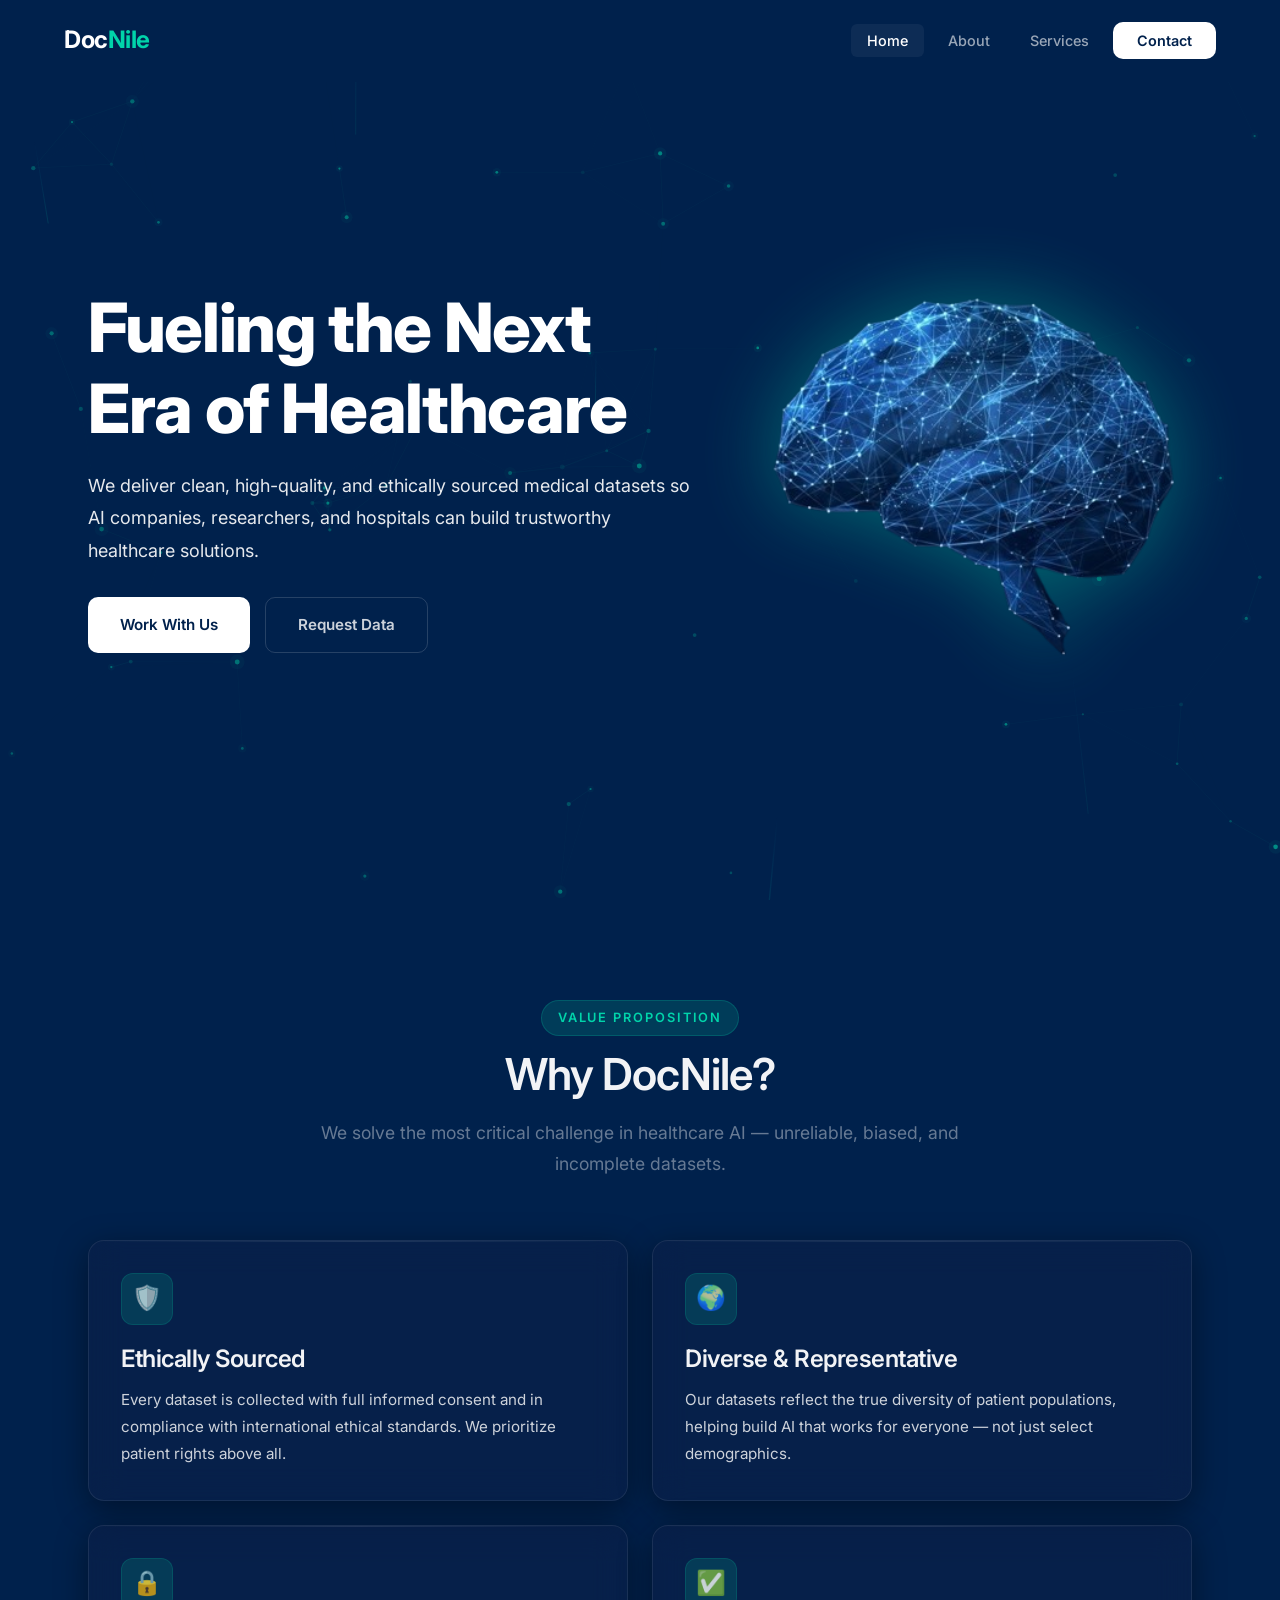
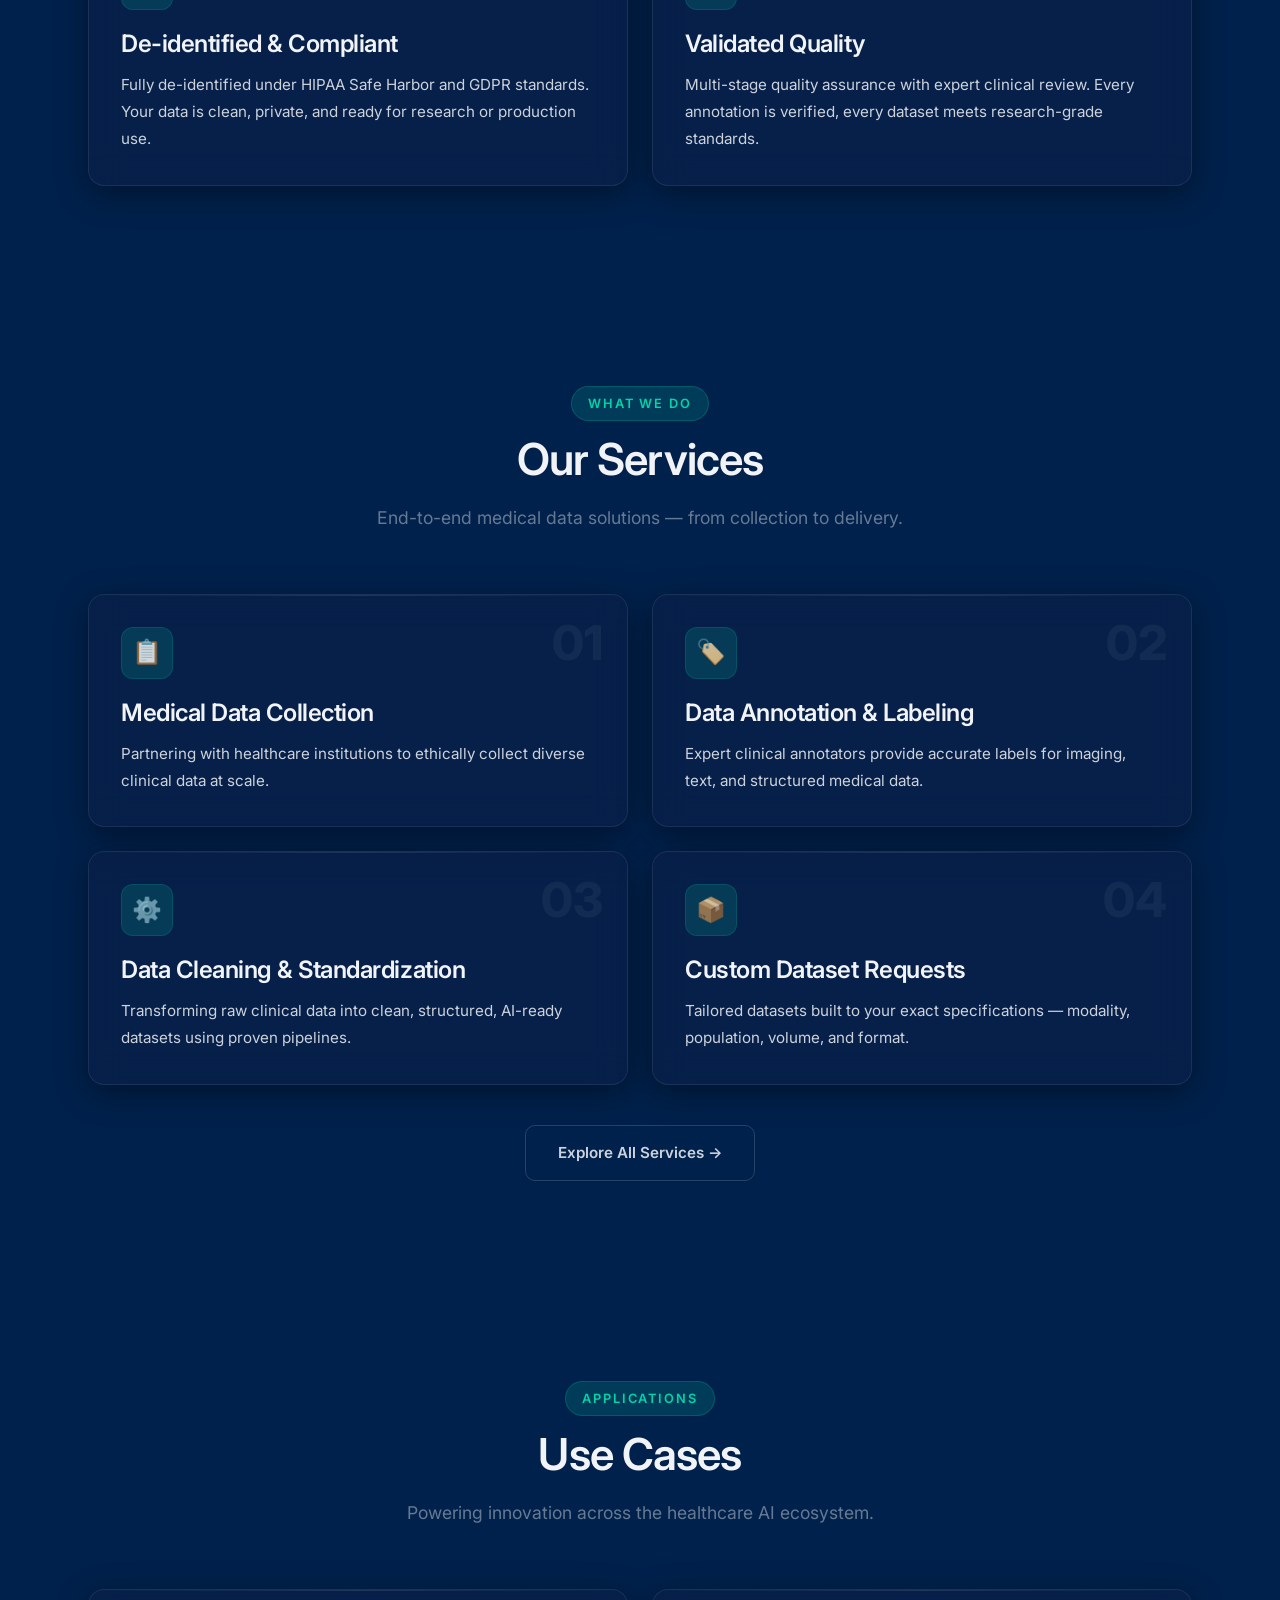
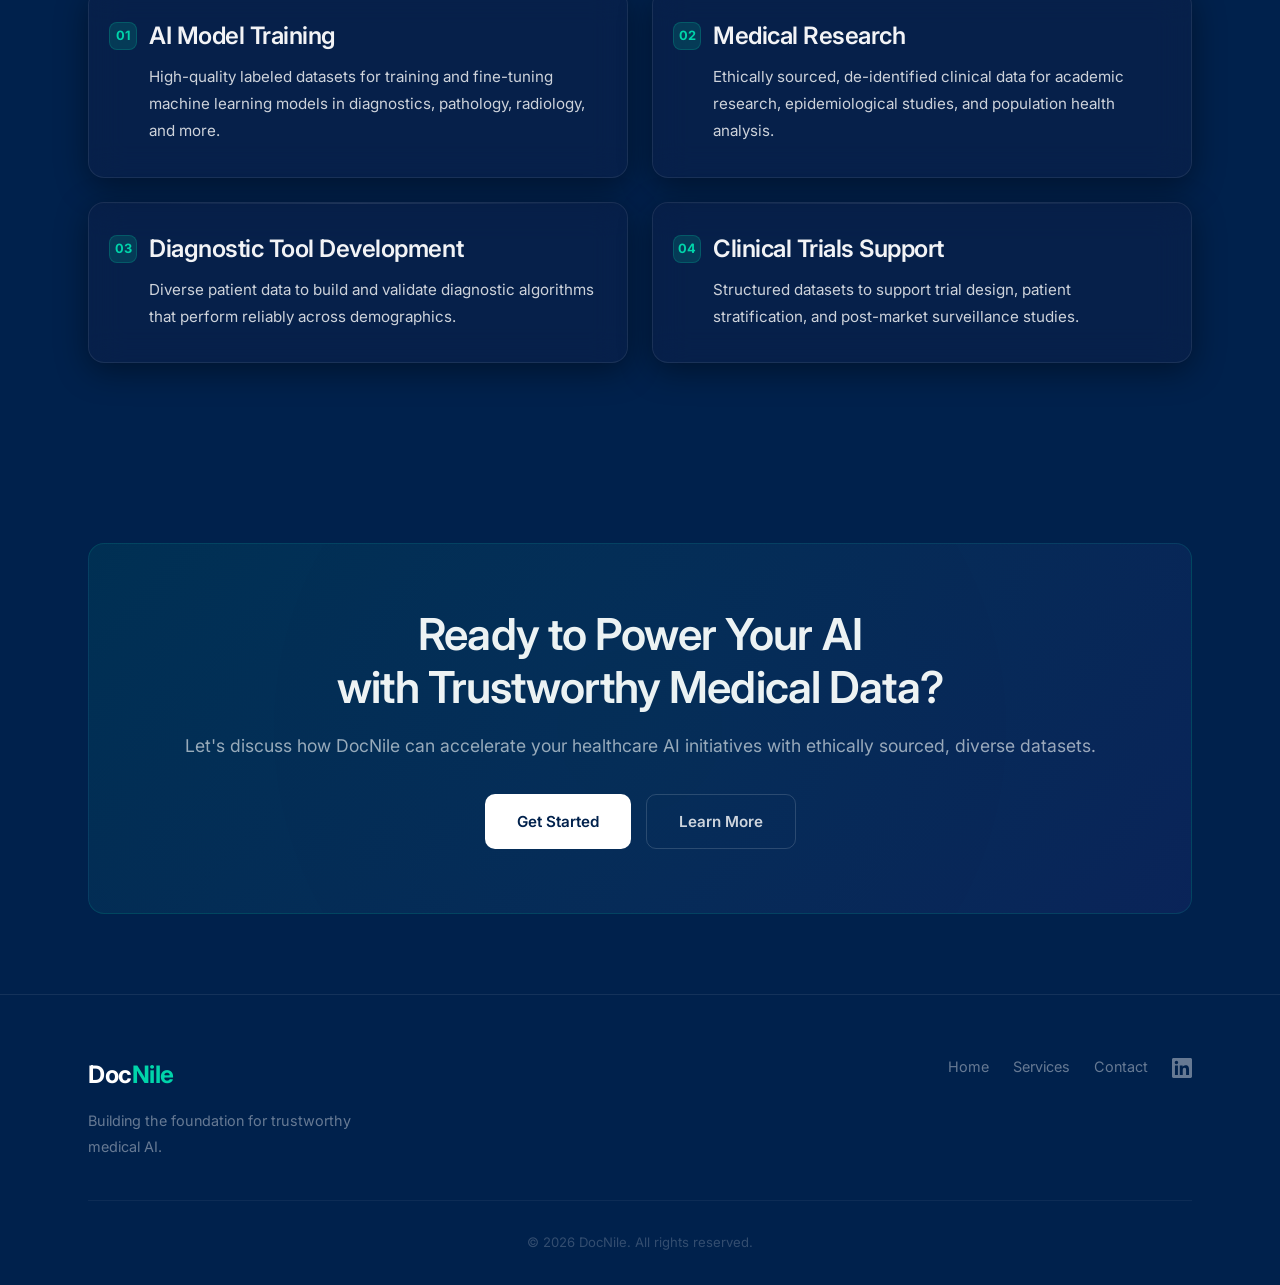
==== commit e9bb6be1: "update icon" ====
--- a/index.html
+++ b/index.html
@@ -9,6 +9,8 @@
     <meta name="keywords"
         content="medical data, healthcare AI, de-identified data, HIPAA, GDPR, ethical data, medical datasets">
     <title>DocNile — Ethical Medical Data for AI</title>
+    <!-- Favicon -->
+    <link rel="icon" type="image/png" href="icon.png">
     <link rel="preconnect" href="https://fonts.googleapis.com">
     <link rel="preconnect" href="https://fonts.gstatic.com" crossorigin>
     <link href="https://fonts.googleapis.com/css2?family=Inter:wght@300;400;500;600;700&display=swap" rel="stylesheet">
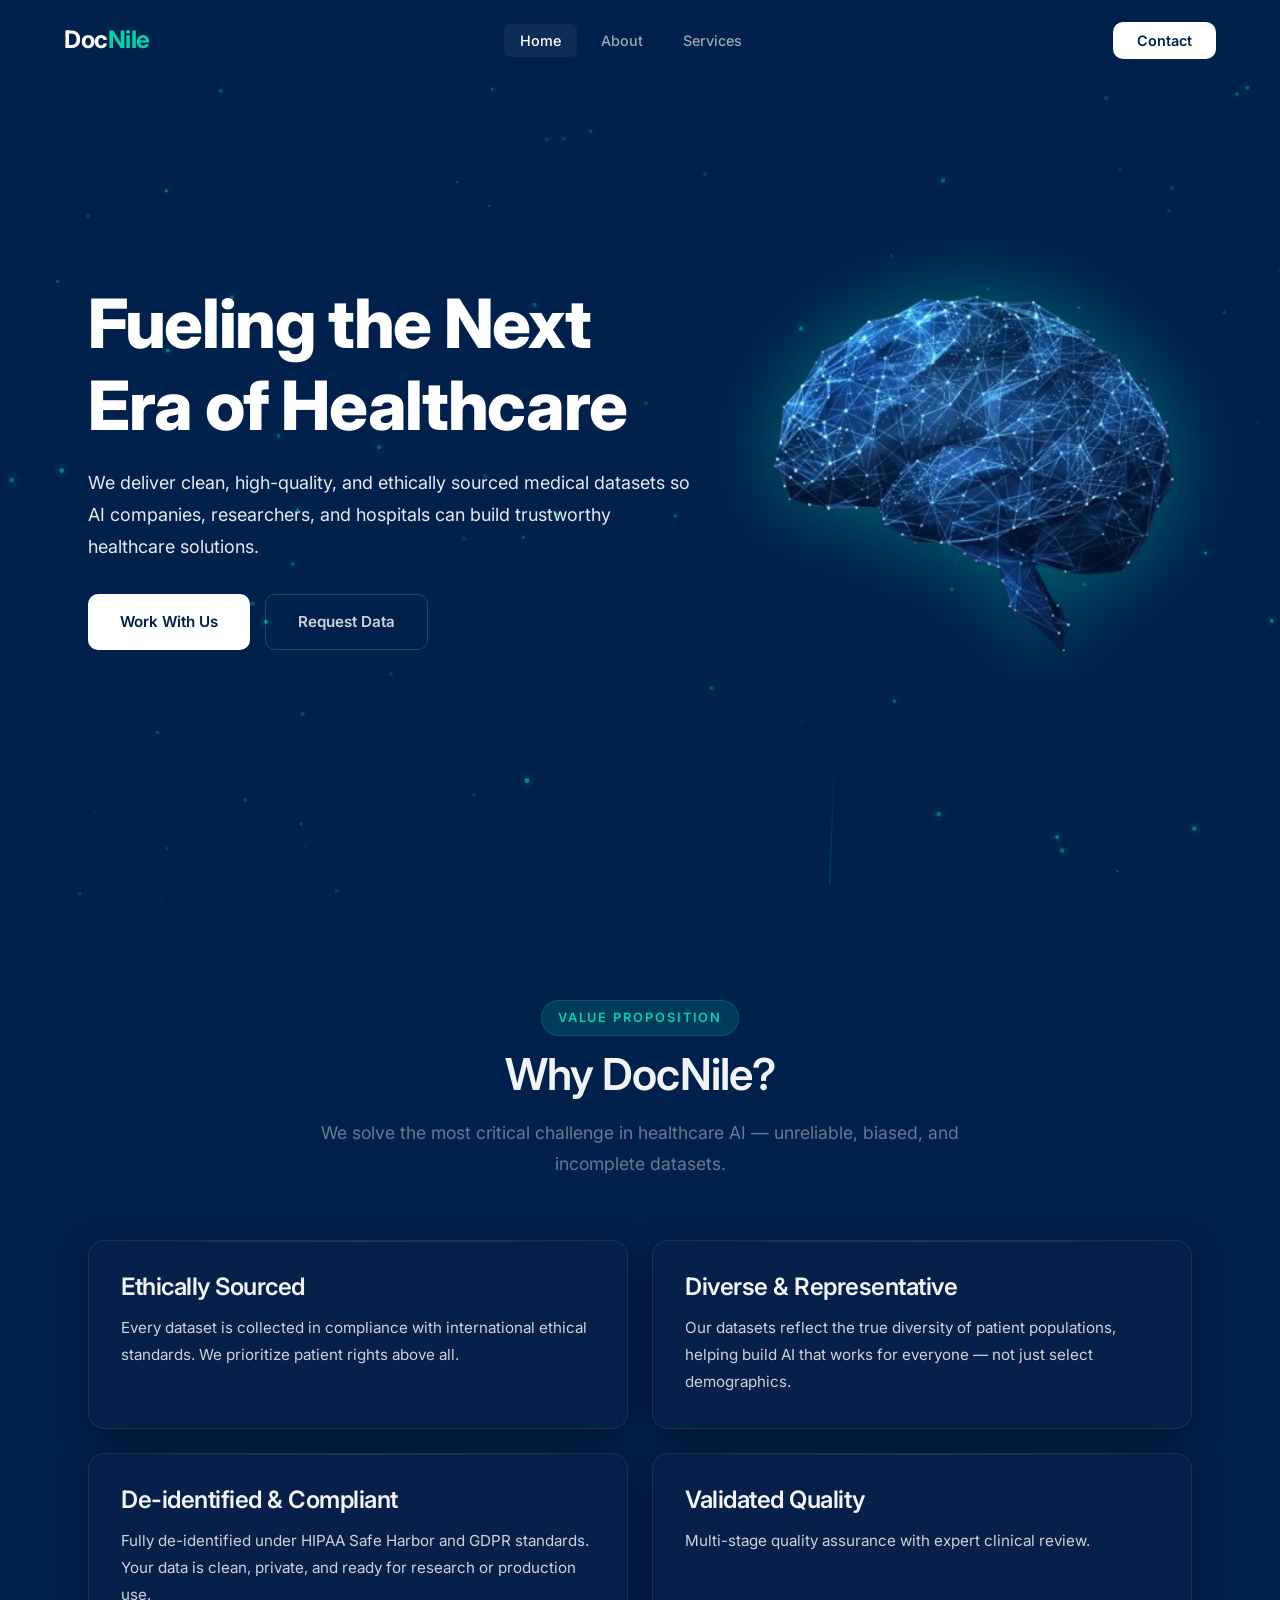
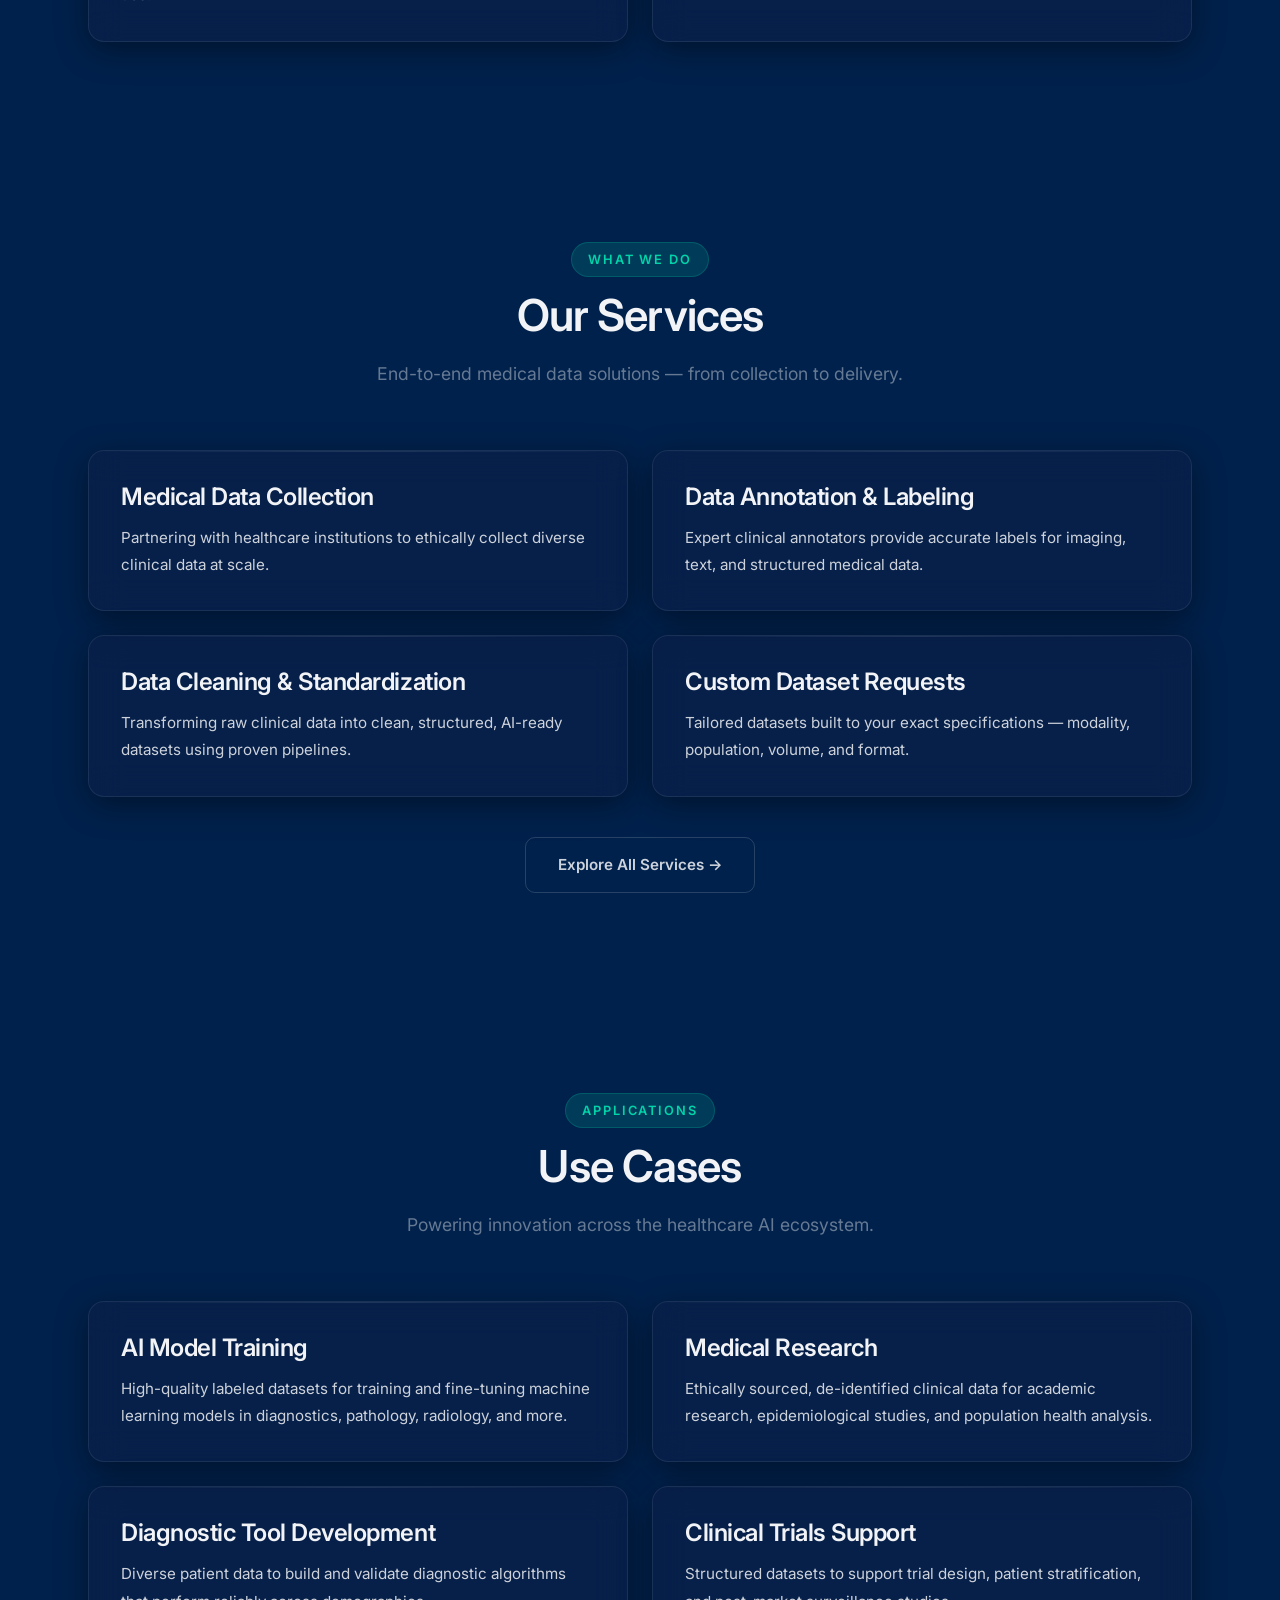
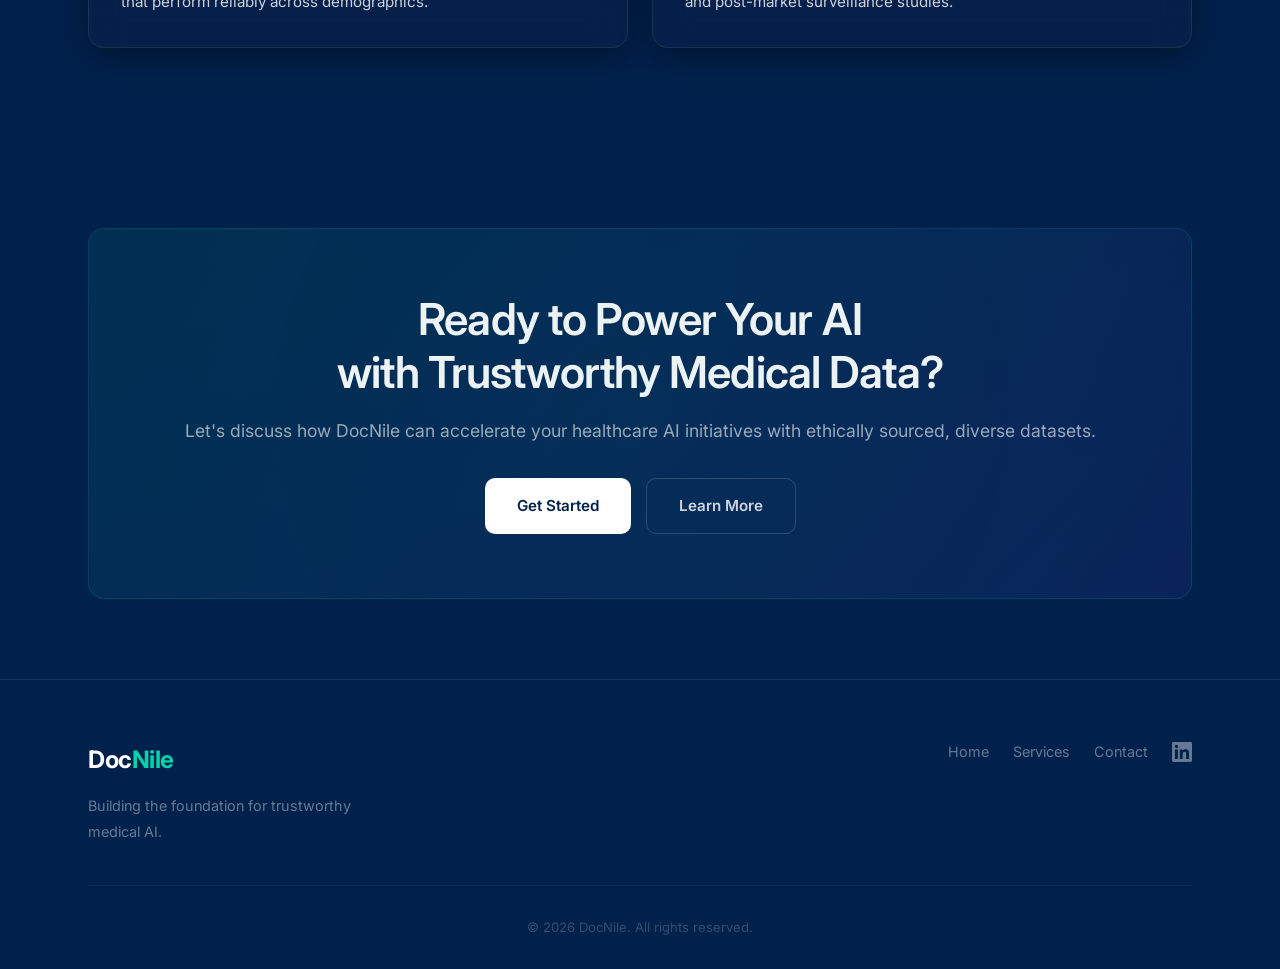
==== commit c54216cb: "update project" ====
--- a/index.html
+++ b/index.html
@@ -35,6 +35,9 @@
                 <li><a href="about.html">About</a></li>
                 <li><a href="services.html">Services</a></li>
                 <!-- <li><a href="blog.html">Blog</a></li> -->
+                <li class="d-md-none"><a href="contact.html" class="nav-cta">Contact</a></li>
+            </ul>
+            <ul class="nav-links d-sm-none">
                 <li><a href="contact.html" class="nav-cta">Contact</a></li>
             </ul>
         </div>
@@ -145,7 +148,7 @@
                 <div class="glass-card why-card reveal reveal-delay-1">
                     <div class="card-icon">🛡️</div>
                     <h3>Ethically Sourced</h3>
-                    <p>Every dataset is collected with full informed consent and in compliance with international
+                    <p>Every dataset is collected in compliance with international
                         ethical standards. We prioritize patient rights above all.</p>
                 </div>
                 <div class="glass-card why-card reveal reveal-delay-2">
@@ -163,8 +166,7 @@
                 <div class="glass-card why-card reveal reveal-delay-4">
                     <div class="card-icon">✅</div>
                     <h3>Validated Quality</h3>
-                    <p>Multi-stage quality assurance with expert clinical review. Every annotation is verified, every
-                        dataset meets research-grade standards.</p>
+                    <p>Multi-stage quality assurance with expert clinical review.</p>
                 </div>
             </div>
         </div>
--- a/css/styles.css
+++ b/css/styles.css
@@ -200,6 +200,9 @@
     gap: 8px;
     align-items: center;
 }
+.nav-links .d-md-none {
+    display: none;
+}
 
 .nav-links a {
     font-size: 0.9rem;
@@ -385,7 +388,7 @@
     display: flex;
     align-items: center;
     justify-content: center;
-    padding: 120px 0 80px;
+    padding: 113px 0 80px;
     position: relative;
 }
 
@@ -582,6 +585,7 @@
     margin-bottom: 20px;
     background: var(--accent-dim);
     border: 1px solid rgba(0, 212, 170, 0.15);
+    display: none;
 }
 
 /* ===================================
@@ -643,6 +647,7 @@
     font-weight: 800;
     color: var(--white-05);
     line-height: 1;
+    display: none
 }
 
 .service-features {
@@ -678,7 +683,7 @@
 }
 
 .use-case-card {
-    padding-left: 60px;
+    /* padding-left: 60px; */
     position: relative;
 }
 
@@ -697,6 +702,7 @@
     background: var(--accent-dim);
     border-radius: 8px;
     border: 1px solid rgba(0, 212, 170, 0.2);
+    display: none;
 }
 
 /* ===================================
@@ -1298,7 +1304,7 @@
         right: 0;
         bottom: 0;
         flex-direction: column;
-        justify-content: center;
+        justify-content: flex-start;
         gap: 8px;
         background: rgba(10, 10, 10, 0.98);
         backdrop-filter: blur(24px);
@@ -1306,8 +1312,14 @@
         visibility: hidden;
         transition: var(--transition);
         padding: 24px;
-    }
-
+        height: 100vh;
+    }
+    .nav-links .d-md-none {
+        display: block;
+    }
+    .nav-links.d-sm-none {
+        display: none;
+    }
     .nav-links.active {
         opacity: 1;
         visibility: visible;
